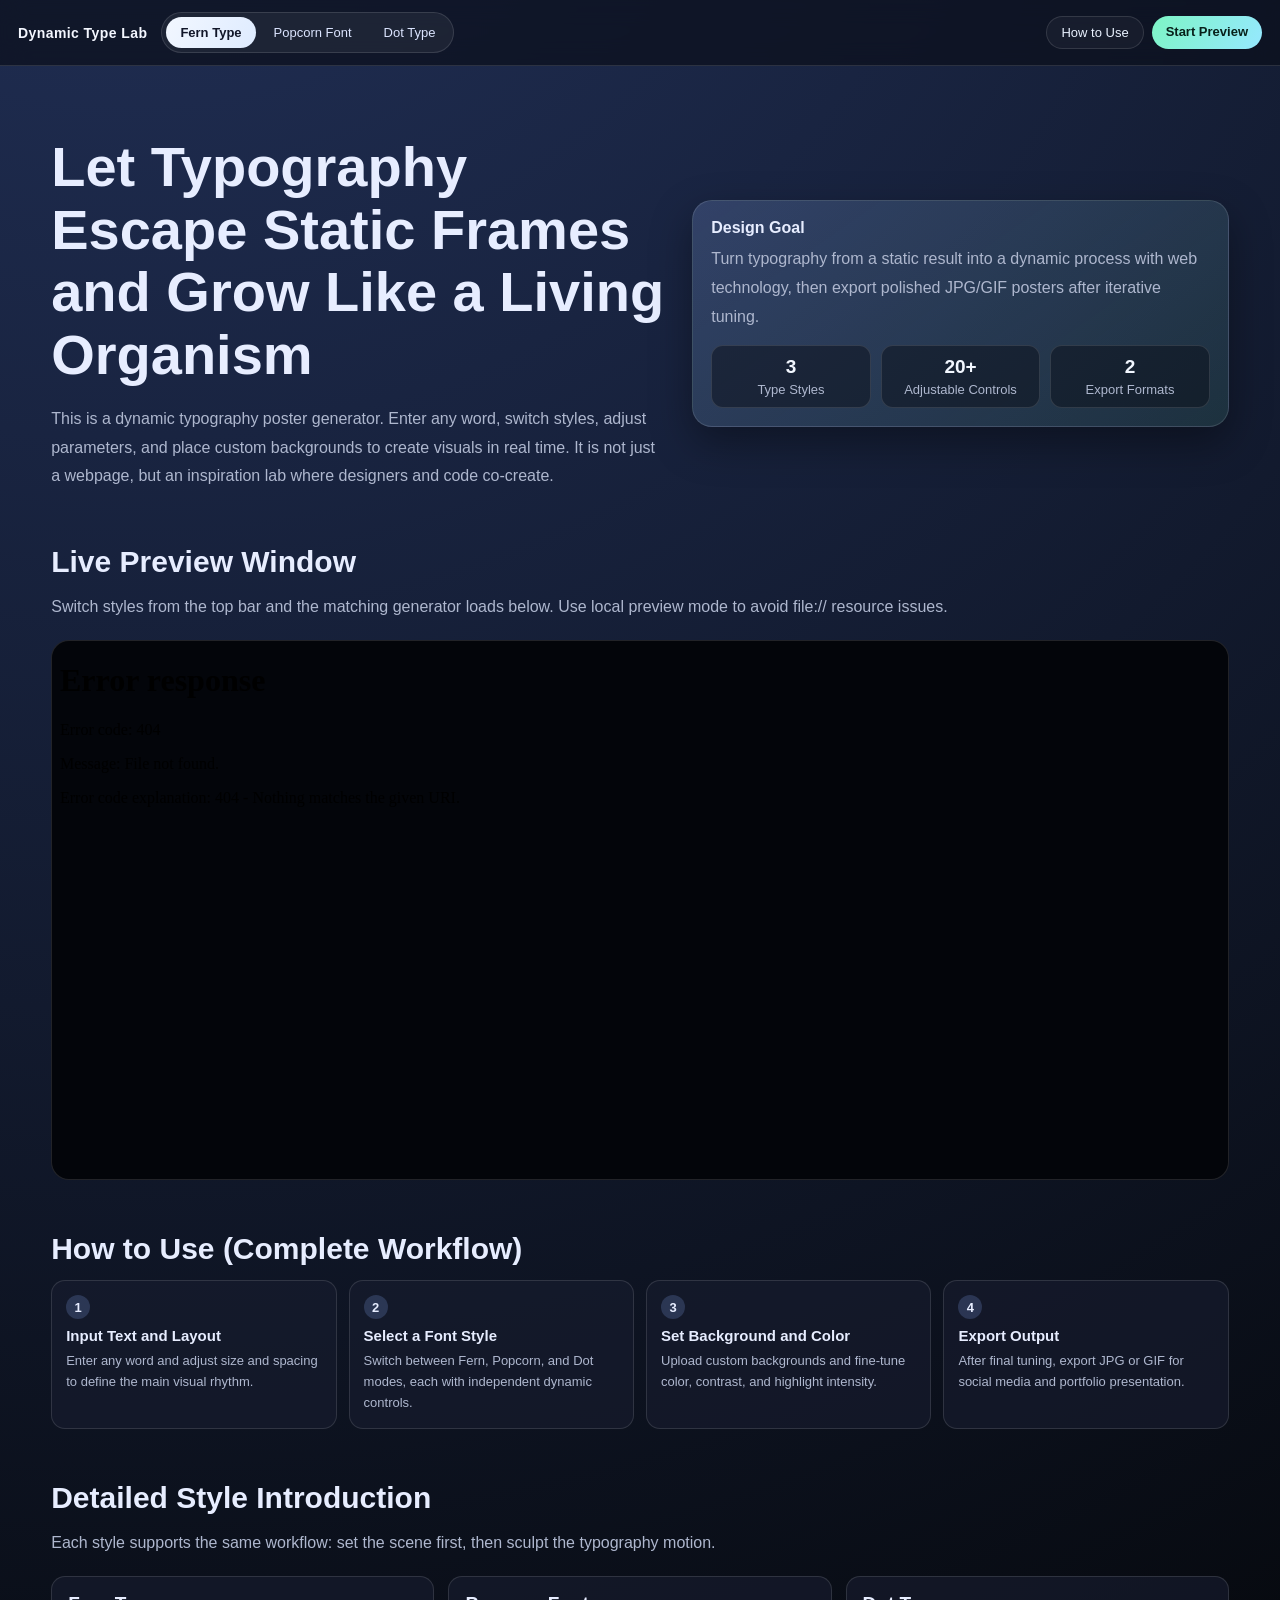
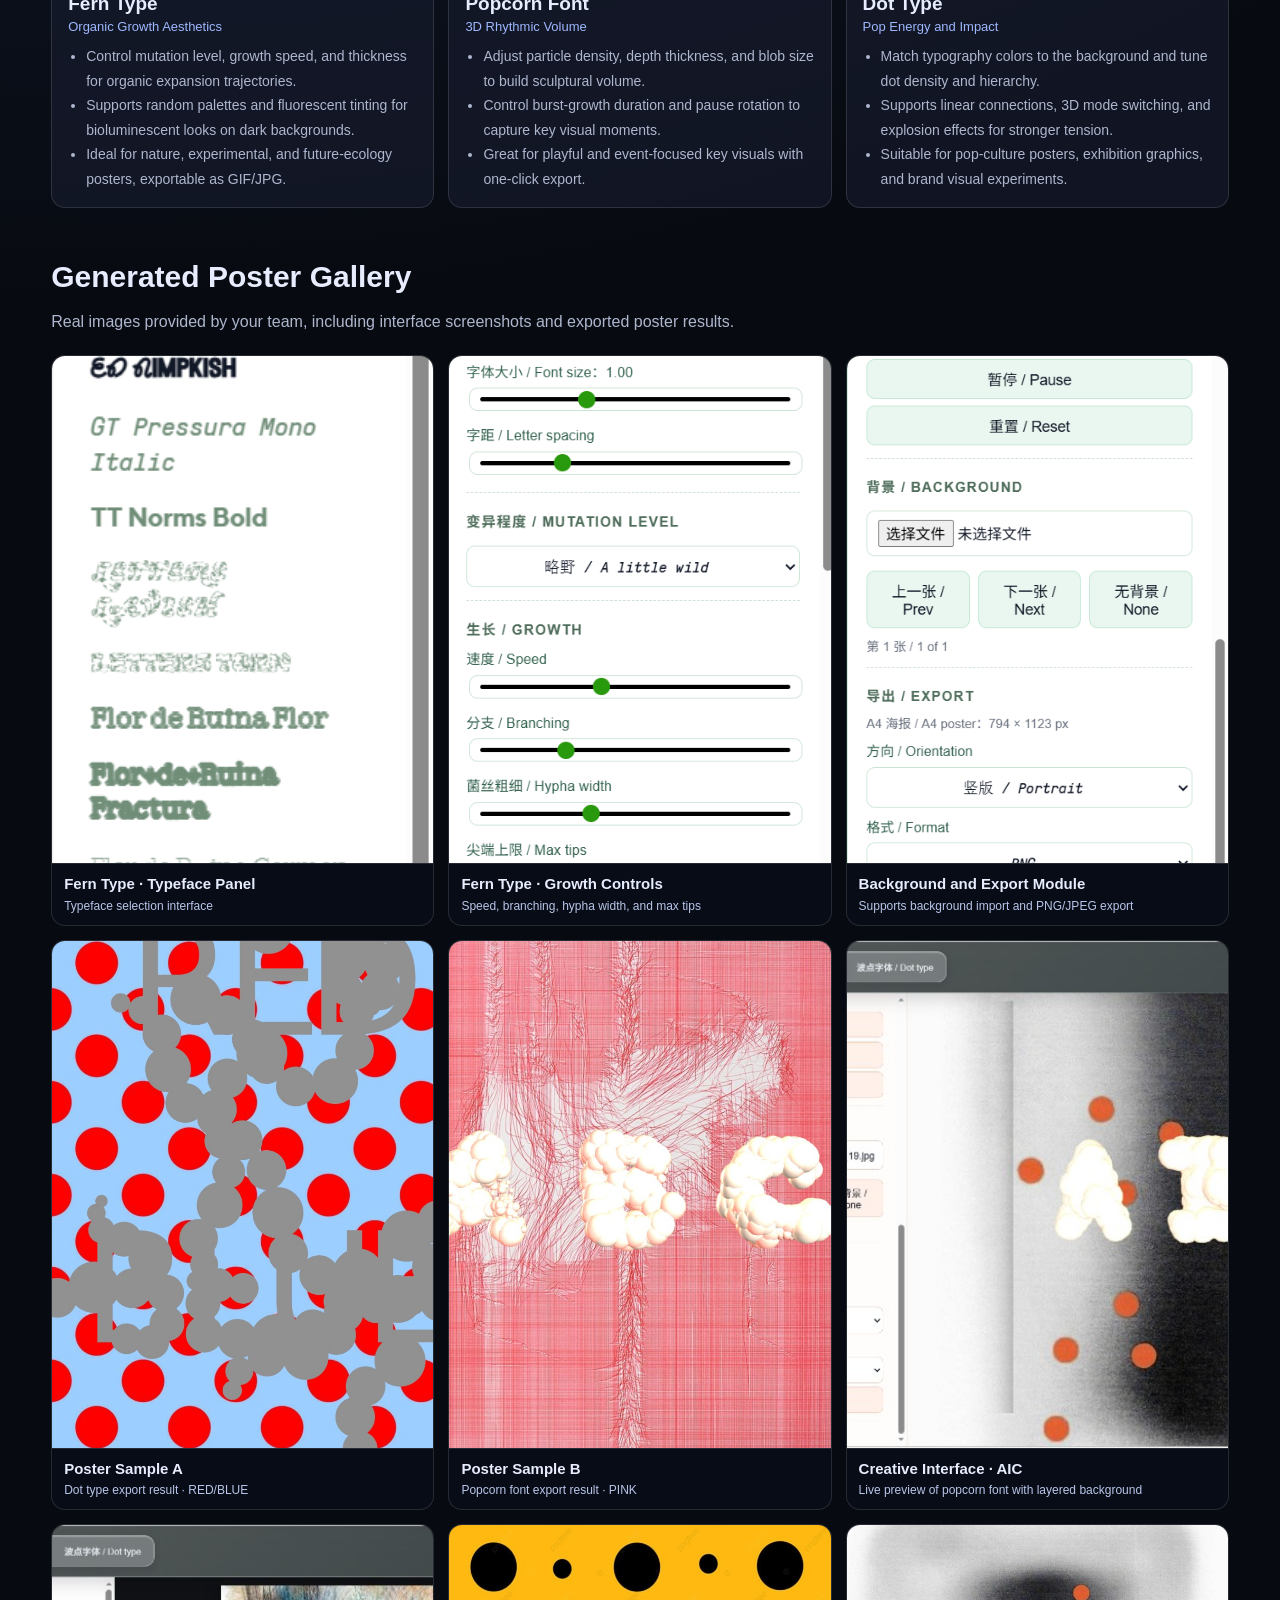
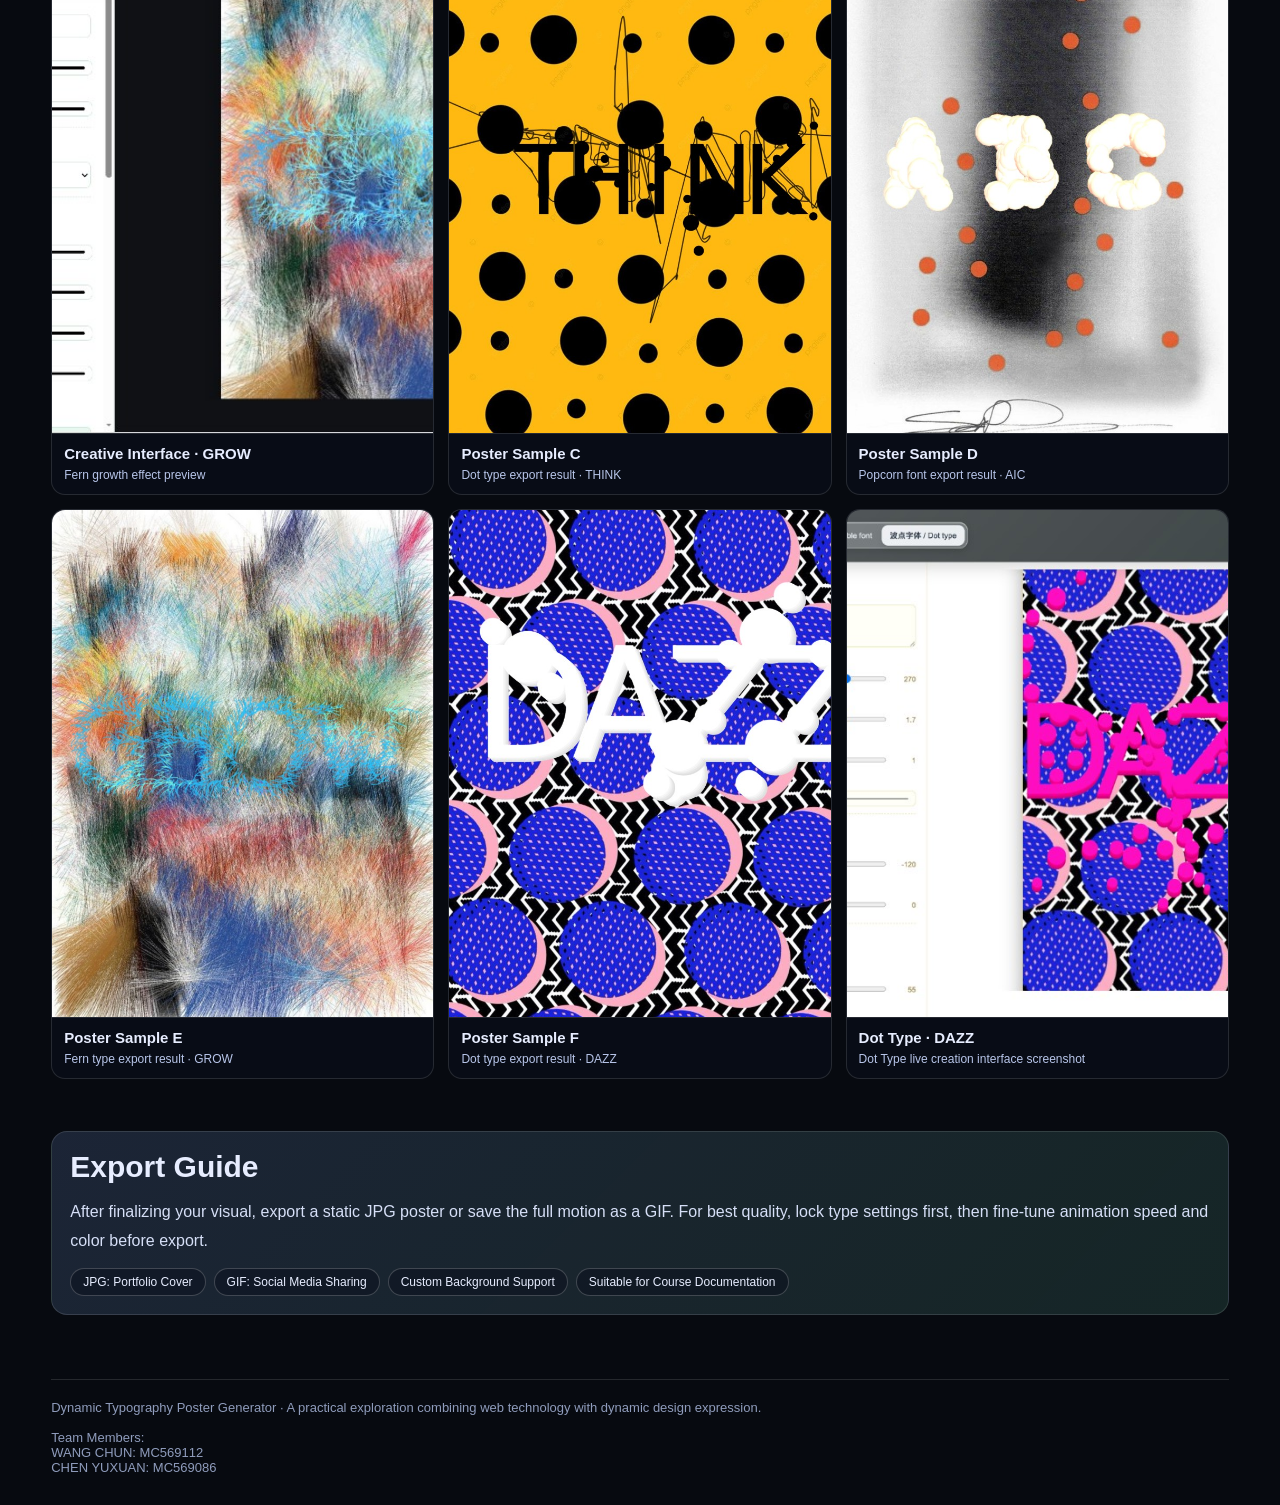
==== index.html @ 21d4ece9 "Add files via upload" ====
<!doctype html>
<html lang="en">
<head>
  <meta charset="UTF-8" />
  <meta name="viewport" content="width=device-width, initial-scale=1.0" />
  <title>Dynamic Typography Poster Generator · Full Preview</title>
  <style>
    :root {
      --bg: #070a10;
      --panel: #111625;
      --panel-soft: rgba(23, 29, 46, 0.65);
      --line: rgba(255, 255, 255, 0.12);
      --text: #e7edff;
      --sub: #aeb7ce;
      --brand: #7df5c5;
      --brand-2: #8eb0ff;
    }
    * { box-sizing: border-box; }
    html, body {
      margin: 0;
      background: radial-gradient(circle at 10% -10%, #24345f 0%, var(--bg) 45%);
      color: var(--text);
      font-family: "Segoe UI", "PingFang SC", "Microsoft YaHei", sans-serif;
      scroll-behavior: smooth;
    }
    a { color: inherit; }
    .file-proto-warn {
      display: none;
      margin: 0;
      padding: 10px 16px;
      font-size: 13px;
      line-height: 1.5;
      background: #fde68a;
      color: #3b2a00;
      border-bottom: 1px solid #f59e0b;
    }
    .topbar {
      position: sticky;
      top: 0;
      z-index: 20;
      display: flex;
      align-items: center;
      gap: 14px;
      padding: 12px 18px;
      background: rgba(12, 16, 28, 0.72);
      border-bottom: 1px solid var(--line);
      backdrop-filter: blur(12px);
    }
    .logo {
      font-size: 14px;
      font-weight: 700;
      letter-spacing: 0.03em;
      color: #f4f7ff;
    }
    .segment {
      display: inline-flex;
      gap: 4px;
      padding: 4px;
      border-radius: 999px;
      border: 1px solid var(--line);
      background: rgba(255, 255, 255, 0.06);
    }
    .segment button {
      border: 0;
      border-radius: 999px;
      padding: 8px 14px;
      color: #dce5ff;
      background: transparent;
      cursor: pointer;
      font-size: 13px;
      white-space: nowrap;
    }
    .segment button[aria-selected="true"] {
      color: #111629;
      background: linear-gradient(120deg, #f2f7ff, #deebff);
      font-weight: 600;
    }
    .top-actions {
      margin-left: auto;
      display: flex;
      gap: 8px;
    }
    .btn {
      border: 1px solid var(--line);
      border-radius: 999px;
      padding: 8px 14px;
      color: #eaf2ff;
      text-decoration: none;
      font-size: 13px;
      background: rgba(255, 255, 255, 0.04);
    }
    .btn.primary {
      background: linear-gradient(120deg, var(--brand), #96e8ff);
      color: #08201a;
      border: 0;
      font-weight: 700;
    }
    .wrap {
      width: min(1180px, 92vw);
      margin: 0 auto;
    }
    .hero {
      padding: 70px 0 38px;
      display: grid;
      grid-template-columns: 1.15fr 1fr;
      gap: 24px;
      align-items: center;
    }
    .hero h1 {
      margin: 0 0 18px;
      font-size: clamp(32px, 5vw, 56px);
      line-height: 1.12;
    }
    .hero p {
      margin: 0;
      color: var(--sub);
      line-height: 1.8;
      font-size: 16px;
    }
    .hero-card {
      border: 1px solid var(--line);
      border-radius: 20px;
      padding: 18px;
      background: linear-gradient(145deg, rgba(150, 184, 255, 0.2), rgba(124, 246, 196, 0.1));
      box-shadow: 0 16px 40px rgba(0, 0, 0, 0.36);
    }
    .hero-stat {
      display: grid;
      grid-template-columns: repeat(3, 1fr);
      gap: 10px;
      margin-top: 14px;
    }
    .hero-stat div {
      border-radius: 12px;
      background: rgba(11, 14, 24, 0.5);
      border: 1px solid var(--line);
      padding: 10px;
      text-align: center;
      font-size: 13px;
      color: var(--sub);
    }
    .hero-stat strong {
      display: block;
      color: #f2f7ff;
      font-size: 19px;
      margin-bottom: 4px;
    }
    section {
      padding: 16px 0 36px;
    }
    h2 {
      font-size: 30px;
      margin: 0 0 14px;
    }
    .subtitle {
      color: var(--sub);
      margin: 0 0 20px;
      line-height: 1.7;
    }
    .preview-panel {
      border: 1px solid var(--line);
      border-radius: 18px;
      overflow: hidden;
      background: #03050a;
      height: clamp(420px, 60vh, 680px);
      position: relative;
    }
    .preview-panel iframe {
      border: 0;
      width: 100%;
      height: 100%;
    }
    .methods {
      display: grid;
      grid-template-columns: repeat(4, 1fr);
      gap: 12px;
    }
    .method-item, .style-card, .poster {
      border: 1px solid var(--line);
      border-radius: 14px;
      background: var(--panel-soft);
    }
    .method-item {
      padding: 14px;
    }
    .method-item b {
      font-size: 13px;
      display: inline-flex;
      width: 24px;
      height: 24px;
      align-items: center;
      justify-content: center;
      border-radius: 50%;
      background: rgba(141, 176, 255, 0.2);
      margin-bottom: 8px;
    }
    .method-item h3 {
      margin: 0 0 7px;
      font-size: 15px;
    }
    .method-item p {
      margin: 0;
      color: var(--sub);
      font-size: 13px;
      line-height: 1.6;
    }
    .styles {
      display: grid;
      grid-template-columns: repeat(3, 1fr);
      gap: 14px;
    }
    .style-card {
      padding: 16px;
    }
    .style-card h3 {
      margin: 0;
      font-size: 19px;
    }
    .style-card .en {
      color: #9eb8ff;
      margin: 4px 0 10px;
      font-size: 13px;
    }
    .style-card ul {
      margin: 0;
      padding-left: 18px;
      color: var(--sub);
      line-height: 1.75;
      font-size: 14px;
    }
    .posters {
      display: grid;
      grid-template-columns: repeat(3, 1fr);
      gap: 14px;
    }
    .poster {
      overflow: hidden;
      display: flex;
      flex-direction: column;
      background: rgba(10, 14, 24, 0.75);
    }
    .poster img {
      width: 100%;
      aspect-ratio: 3 / 4;
      object-fit: cover;
      display: block;
      border-bottom: 1px solid var(--line);
    }
    .poster .label {
      padding: 10px 12px 12px;
    }
    .poster h4 {
      margin: 0 0 4px;
      font-size: 15px;
      line-height: 1.35;
    }
    .poster p {
      margin: 0;
      color: #b8c6ea;
      font-size: 12px;
    }
    .export-box {
      border: 1px solid var(--line);
      border-radius: 16px;
      padding: 18px;
      background: linear-gradient(135deg, rgba(141, 176, 255, 0.16), rgba(125, 245, 197, 0.12));
    }
    .export-box p {
      margin: 0 0 12px;
      line-height: 1.8;
      color: #d6dff7;
    }
    .chips {
      display: flex;
      flex-wrap: wrap;
      gap: 8px;
    }
    .chip {
      padding: 6px 12px;
      border-radius: 999px;
      font-size: 12px;
      border: 1px solid rgba(255, 255, 255, 0.2);
      background: rgba(11, 16, 30, 0.52);
    }
    footer {
      margin-top: 28px;
      border-top: 1px solid var(--line);
      padding: 20px 0 30px;
      color: #8f9cbc;
      font-size: 13px;
    }
    @media (max-width: 980px) {
      .hero { grid-template-columns: 1fr; padding-top: 42px; }
      .methods, .styles, .posters { grid-template-columns: 1fr 1fr; }
    }
    @media (max-width: 640px) {
      .topbar { flex-wrap: wrap; }
      .top-actions { margin-left: 0; }
      .methods, .styles, .posters { grid-template-columns: 1fr; }
      .hero-stat { grid-template-columns: 1fr; }
    }
  </style>
</head>
<body>
  <p id="fileProtoWarn" class="file-proto-warn" role="status">
    You are opening this page via file://. Please start the local preview script first, then visit <code>http://127.0.0.1:8891/</code>.
  </p>

  <header class="topbar">
    <div class="logo">Dynamic Type Lab</div>
    <div class="segment" role="tablist" aria-label="Style switch">
      <button type="button" id="tab-hypha01" role="tab" aria-selected="true" aria-controls="site-frame">Fern Type</button>
      <button type="button" id="tab-hypha3d" role="tab" aria-selected="false" aria-controls="site-frame">Popcorn Font</button>
      <button type="button" id="tab-sketch" role="tab" aria-selected="false" aria-controls="site-frame">Dot Type</button>
    </div>
    <div class="top-actions">
      <a class="btn" href="#guide">How to Use</a>
      <a class="btn primary" href="#live">Start Preview</a>
    </div>
  </header>

  <main class="wrap">
    <section class="hero">
      <div>
        <h1>Let Typography Escape Static Frames<br />and Grow Like a Living Organism</h1>
        <p>
          This is a dynamic typography poster generator. Enter any word, switch styles, adjust parameters, and place custom backgrounds to create visuals in real time. It is not just a webpage, but an inspiration lab where designers and code co-create.
        </p>
      </div>
      <div class="hero-card">
        <strong>Design Goal</strong>
        <p class="subtitle" style="margin:8px 0 0;">
          Turn typography from a static result into a dynamic process with web technology, then export polished JPG/GIF posters after iterative tuning.
        </p>
        <div class="hero-stat">
          <div><strong>3</strong>Type Styles</div>
          <div><strong>20+</strong>Adjustable Controls</div>
          <div><strong>2</strong>Export Formats</div>
        </div>
      </div>
    </section>

    <section id="live">
      <h2>Live Preview Window</h2>
      <p class="subtitle">Switch styles from the top bar and the matching generator loads below. Use local preview mode to avoid file:// resource issues.</p>
      <div class="preview-panel">
        <iframe id="site-frame" title="Live dynamic typography preview"></iframe>
      </div>
    </section>

    <section id="guide">
      <h2>How to Use (Complete Workflow)</h2>
      <div class="methods">
        <article class="method-item">
          <b>1</b>
          <h3>Input Text and Layout</h3>
          <p>Enter any word and adjust size and spacing to define the main visual rhythm.</p>
        </article>
        <article class="method-item">
          <b>2</b>
          <h3>Select a Font Style</h3>
          <p>Switch between Fern, Popcorn, and Dot modes, each with independent dynamic controls.</p>
        </article>
        <article class="method-item">
          <b>3</b>
          <h3>Set Background and Color</h3>
          <p>Upload custom backgrounds and fine-tune color, contrast, and highlight intensity.</p>
        </article>
        <article class="method-item">
          <b>4</b>
          <h3>Export Output</h3>
          <p>After final tuning, export JPG or GIF for social media and portfolio presentation.</p>
        </article>
      </div>
    </section>

    <section>
      <h2>Detailed Style Introduction</h2>
      <p class="subtitle">Each style supports the same workflow: set the scene first, then sculpt the typography motion.</p>
      <div class="styles">
        <article class="style-card">
          <h3>Fern Type</h3>
          <p class="en">Organic Growth Aesthetics</p>
          <ul>
            <li>Control mutation level, growth speed, and thickness for organic expansion trajectories.</li>
            <li>Supports random palettes and fluorescent tinting for bioluminescent looks on dark backgrounds.</li>
            <li>Ideal for nature, experimental, and future-ecology posters, exportable as GIF/JPG.</li>
          </ul>
        </article>
        <article class="style-card">
          <h3>Popcorn Font</h3>
          <p class="en">3D Rhythmic Volume</p>
          <ul>
            <li>Adjust particle density, depth thickness, and blob size to build sculptural volume.</li>
            <li>Control burst-growth duration and pause rotation to capture key visual moments.</li>
            <li>Great for playful and event-focused key visuals with one-click export.</li>
          </ul>
        </article>
        <article class="style-card">
          <h3>Dot Type</h3>
          <p class="en">Pop Energy and Impact</p>
          <ul>
            <li>Match typography colors to the background and tune dot density and hierarchy.</li>
            <li>Supports linear connections, 3D mode switching, and explosion effects for stronger tension.</li>
            <li>Suitable for pop-culture posters, exhibition graphics, and brand visual experiments.</li>
          </ul>
        </article>
      </div>
    </section>

    <section>
      <h2>Generated Poster Gallery</h2>
      <p class="subtitle">Real images provided by your team, including interface screenshots and exported poster results.</p>
      <div class="posters">
        <article class="poster">
          <img src="assets/gallery/c__Users____AppData_Roaming_Cursor_User_workspaceStorage_283b3e4316146873b7c0c40d1c9e3ef6_images_588ccd5e0c032b459ac14dc6edbb5e39-4e5323fc-a02a-4df3-b46a-c95545437c27.png" alt="Fern type interface screenshot 1" loading="lazy" />
          <div class="label">
            <h4>Fern Type · Typeface Panel</h4>
            <p>Typeface selection interface</p>
          </div>
        </article>
        <article class="poster">
          <img src="assets/gallery/c__Users____AppData_Roaming_Cursor_User_workspaceStorage_283b3e4316146873b7c0c40d1c9e3ef6_images_81e70996817e2d2b37be144c7d0ee6eb-46a0be03-b493-4d83-82ad-4597601041f9.png" alt="Fern type parameter screenshot" loading="lazy" />
          <div class="label">
            <h4>Fern Type · Growth Controls</h4>
            <p>Speed, branching, hypha width, and max tips</p>
          </div>
        </article>
        <article class="poster">
          <img src="assets/gallery/c__Users____AppData_Roaming_Cursor_User_workspaceStorage_283b3e4316146873b7c0c40d1c9e3ef6_images_366f7f73c98ddcbb5b693c4367a1a8e5-1530a7f0-4c83-4836-8903-17f40b631798.png" alt="Background and export settings screenshot" loading="lazy" />
          <div class="label">
            <h4>Background and Export Module</h4>
            <p>Supports background import and PNG/JPEG export</p>
          </div>
        </article>
        <article class="poster">
          <img src="assets/gallery/c__Users____AppData_Roaming_Cursor_User_workspaceStorage_283b3e4316146873b7c0c40d1c9e3ef6_images_0523c8fbcb21704c252a7f1fb19b2009-9d7dbf4b-1cd4-4d88-b047-c0663200fab7.png" alt="Poster sample red dots on blue" loading="lazy" />
          <div class="label">
            <h4>Poster Sample A</h4>
            <p>Dot type export result · RED/BLUE</p>
          </div>
        </article>
        <article class="poster">
          <img src="assets/gallery/c__Users____AppData_Roaming_Cursor_User_workspaceStorage_283b3e4316146873b7c0c40d1c9e3ef6_images_a3b7bb2f9c4197abf1fd774eaa258813-d1e3f15f-a01d-491a-9dff-8e238dc6bdd2.png" alt="Poster sample pink background" loading="lazy" />
          <div class="label">
            <h4>Poster Sample B</h4>
            <p>Popcorn font export result · PINK</p>
          </div>
        </article>
        <article class="poster">
          <img src="assets/gallery/c__Users____AppData_Roaming_Cursor_User_workspaceStorage_283b3e4316146873b7c0c40d1c9e3ef6_images_960da7db6dca6208fa6f06c321835718-9e2b8a43-92d3-4315-8ed4-c60349e81864.png" alt="Creative interface screenshot AIC example" loading="lazy" />
          <div class="label">
            <h4>Creative Interface · AIC</h4>
            <p>Live preview of popcorn font with layered background</p>
          </div>
        </article>
        <article class="poster">
          <img src="assets/gallery/c__Users____AppData_Roaming_Cursor_User_workspaceStorage_283b3e4316146873b7c0c40d1c9e3ef6_images_a8a594d9744db8a4dc3c66404a322191-5fb255f5-55f0-4144-afe2-0068dd8bb87f.png" alt="Creative interface screenshot GROW example" loading="lazy" />
          <div class="label">
            <h4>Creative Interface · GROW</h4>
            <p>Fern growth effect preview</p>
          </div>
        </article>
        <article class="poster">
          <img src="assets/gallery/c__Users____AppData_Roaming_Cursor_User_workspaceStorage_283b3e4316146873b7c0c40d1c9e3ef6_images_8f7b266f37e2ae2b406540b25ccbb711-6c7daae2-5886-412d-9455-14fbab361abe.png" alt="Poster sample yellow background black dots" loading="lazy" />
          <div class="label">
            <h4>Poster Sample C</h4>
            <p>Dot type export result · THINK</p>
          </div>
        </article>
        <article class="poster">
          <img src="assets/gallery/c__Users____AppData_Roaming_Cursor_User_workspaceStorage_283b3e4316146873b7c0c40d1c9e3ef6_images_74ca0c047b29ad5ffeb4c5c0bcfdb66d-66dba9b5-579b-4f4b-ba26-a7b05d8e419e.png" alt="Poster sample AIC grayscale background" loading="lazy" />
          <div class="label">
            <h4>Poster Sample D</h4>
            <p>Popcorn font export result · AIC</p>
          </div>
        </article>
        <article class="poster">
          <img src="assets/gallery/c__Users____AppData_Roaming_Cursor_User_workspaceStorage_283b3e4316146873b7c0c40d1c9e3ef6_images_be12fd8d308293a68924dfcfef86d3f5-4a6d3846-e227-4245-8489-78540e20b130.png" alt="Poster sample GROW colorful texture" loading="lazy" />
          <div class="label">
            <h4>Poster Sample E</h4>
            <p>Fern type export result · GROW</p>
          </div>
        </article>
        <article class="poster">
          <img src="assets/gallery/c__Users____AppData_Roaming_Cursor_User_workspaceStorage_283b3e4316146873b7c0c40d1c9e3ef6_images_a9dc67df0c2f2aa646c1614c33de609e-b7113aec-a3f3-4e6a-8c4e-e67a89eeaba2.png" alt="Poster sample DAZZ" loading="lazy" />
          <div class="label">
            <h4>Poster Sample F</h4>
            <p>Dot type export result · DAZZ</p>
          </div>
        </article>
        <article class="poster">
          <img src="assets/gallery/c__Users____AppData_Roaming_Cursor_User_workspaceStorage_283b3e4316146873b7c0c40d1c9e3ef6_images_e082e222bf583a26878e6c1fc2e5ba01-9fa2fad8-1063-4f1f-b30d-c5f886d781df.png" alt="Dot type creation interface DAZZ" loading="lazy" />
          <div class="label">
            <h4>Dot Type · DAZZ</h4>
            <p>Dot Type live creation interface screenshot</p>
          </div>
        </article>
      </div>
    </section>

    <section>
      <div class="export-box">
        <h2 style="margin-top:0;">Export Guide</h2>
        <p>
          After finalizing your visual, export a static JPG poster or save the full motion as a GIF. For best quality, lock type settings first, then fine-tune animation speed and color before export.
        </p>
        <div class="chips">
          <span class="chip">JPG: Portfolio Cover</span>
          <span class="chip">GIF: Social Media Sharing</span>
          <span class="chip">Custom Background Support</span>
          <span class="chip">Suitable for Course Documentation</span>
        </div>
      </div>
    </section>

    <footer>
      Dynamic Typography Poster Generator · A practical exploration combining web technology with dynamic design expression.
      <br /><br />
      Team Members:
      <br />WANG CHUN: MC569112
      <br />CHEN YUXUAN: MC569086
    </footer>
  </main>

  <script>
    (function () {
      var paths = {
        hypha01: "font-site-versions/hypha-01-new/index.html?v=20260401-hotfix2",
        hypha3d: "font-site-versions/hypha-03-3d/index.html?v=20260401-hotfix",
        sketch: "font-site-versions/sketch-fonts-bundle/sketchFonts-main/index.html?v=20260401-semilla"
      };
      var keys = ["hypha01", "hypha3d", "sketch"];
      var iframe = document.getElementById("site-frame");
      var tabs = {
        hypha01: document.getElementById("tab-hypha01"),
        hypha3d: document.getElementById("tab-hypha3d"),
        sketch: document.getElementById("tab-sketch")
      };

      function keyFromHash() {
        var h = (location.hash || "").replace(/^#/, "");
        if (keys.indexOf(h) !== -1) return h;
        return "hypha01";
      }

      function setActive(key, updateHash) {
        if (updateHash !== false && history.replaceState) {
          history.replaceState(null, "", "#" + key);
        }
        keys.forEach(function (k) {
          tabs[k].setAttribute("aria-selected", k === key ? "true" : "false");
        });
        iframe.src = paths[key];
      }

      tabs.hypha01.addEventListener("click", function () { setActive("hypha01"); });
      tabs.hypha3d.addEventListener("click", function () { setActive("hypha3d"); });
      tabs.sketch.addEventListener("click", function () { setActive("sketch"); });
      window.addEventListener("hashchange", function () { setActive(keyFromHash(), false); });
      setActive(keyFromHash(), false);

      if (location.protocol === "file:") {
        var warn = document.getElementById("fileProtoWarn");
        if (warn) warn.style.display = "block";
      }
    })();
  </script>
</body>
</html>
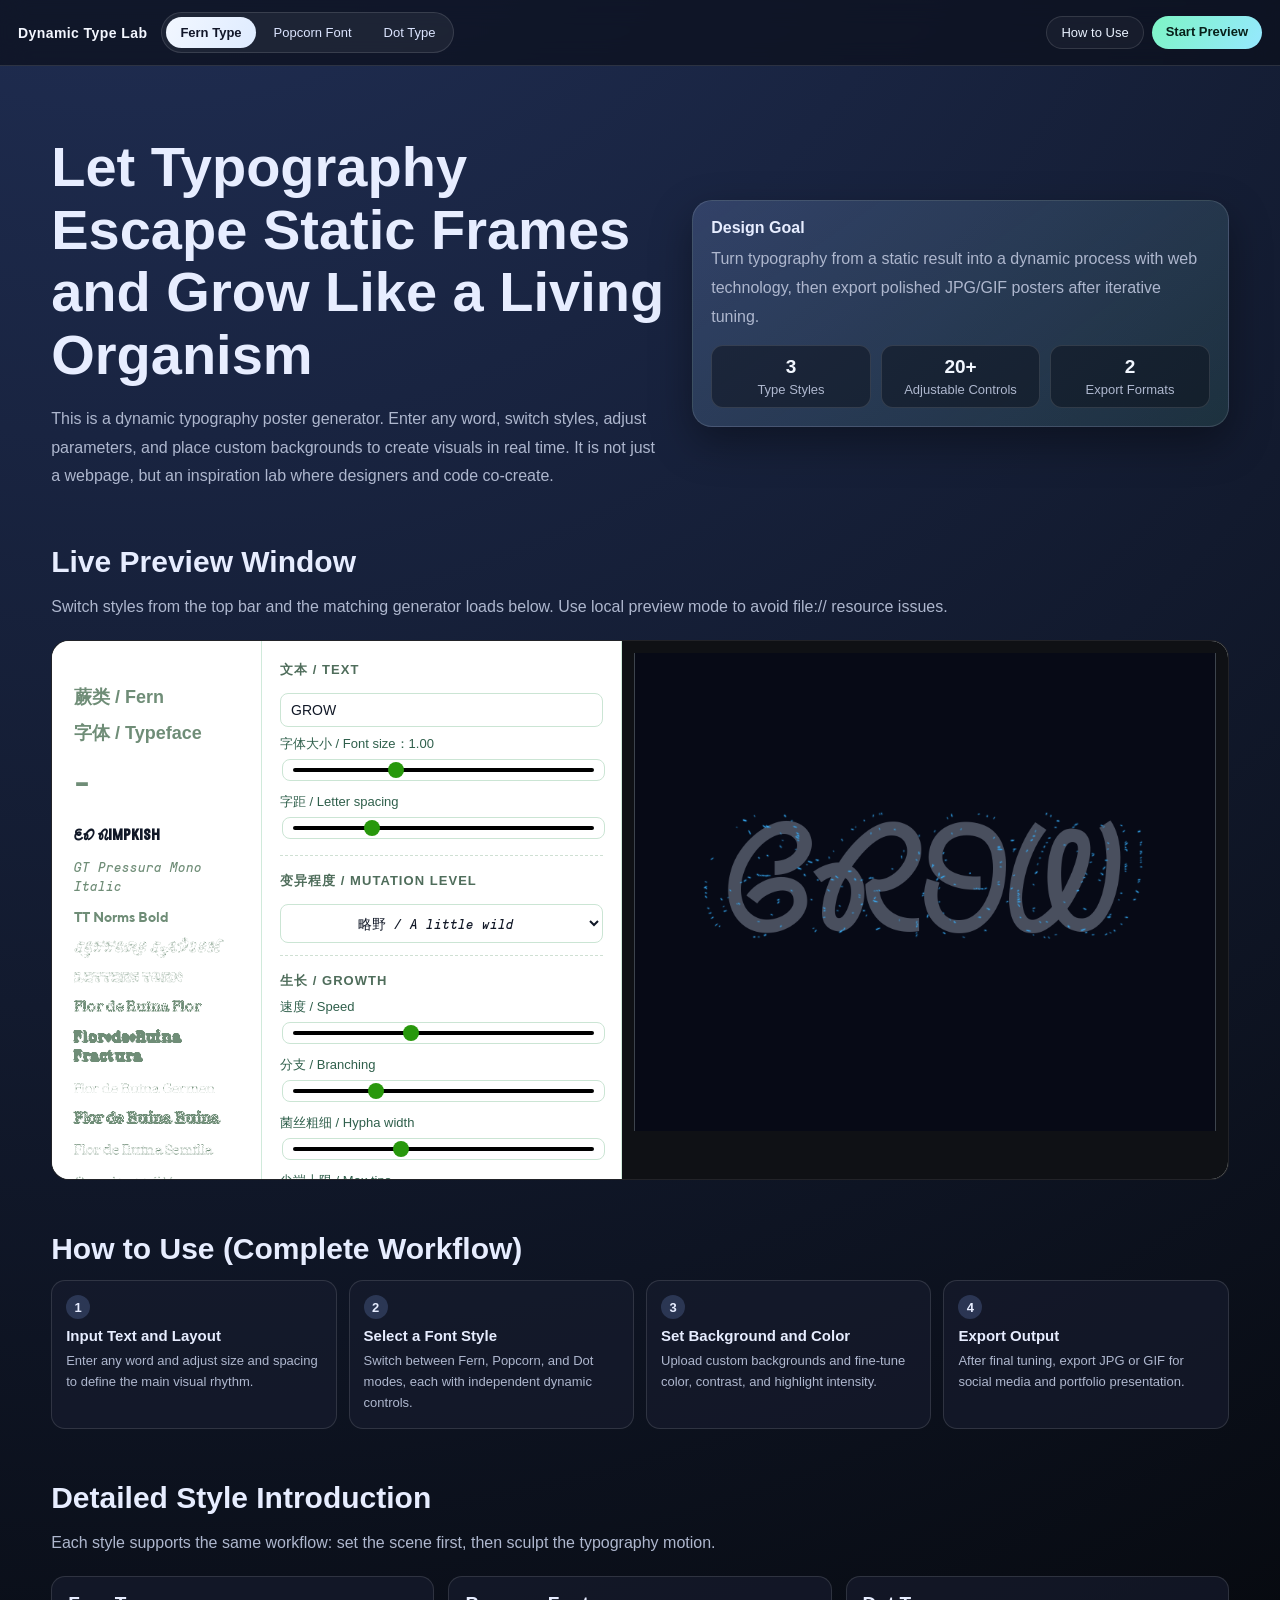
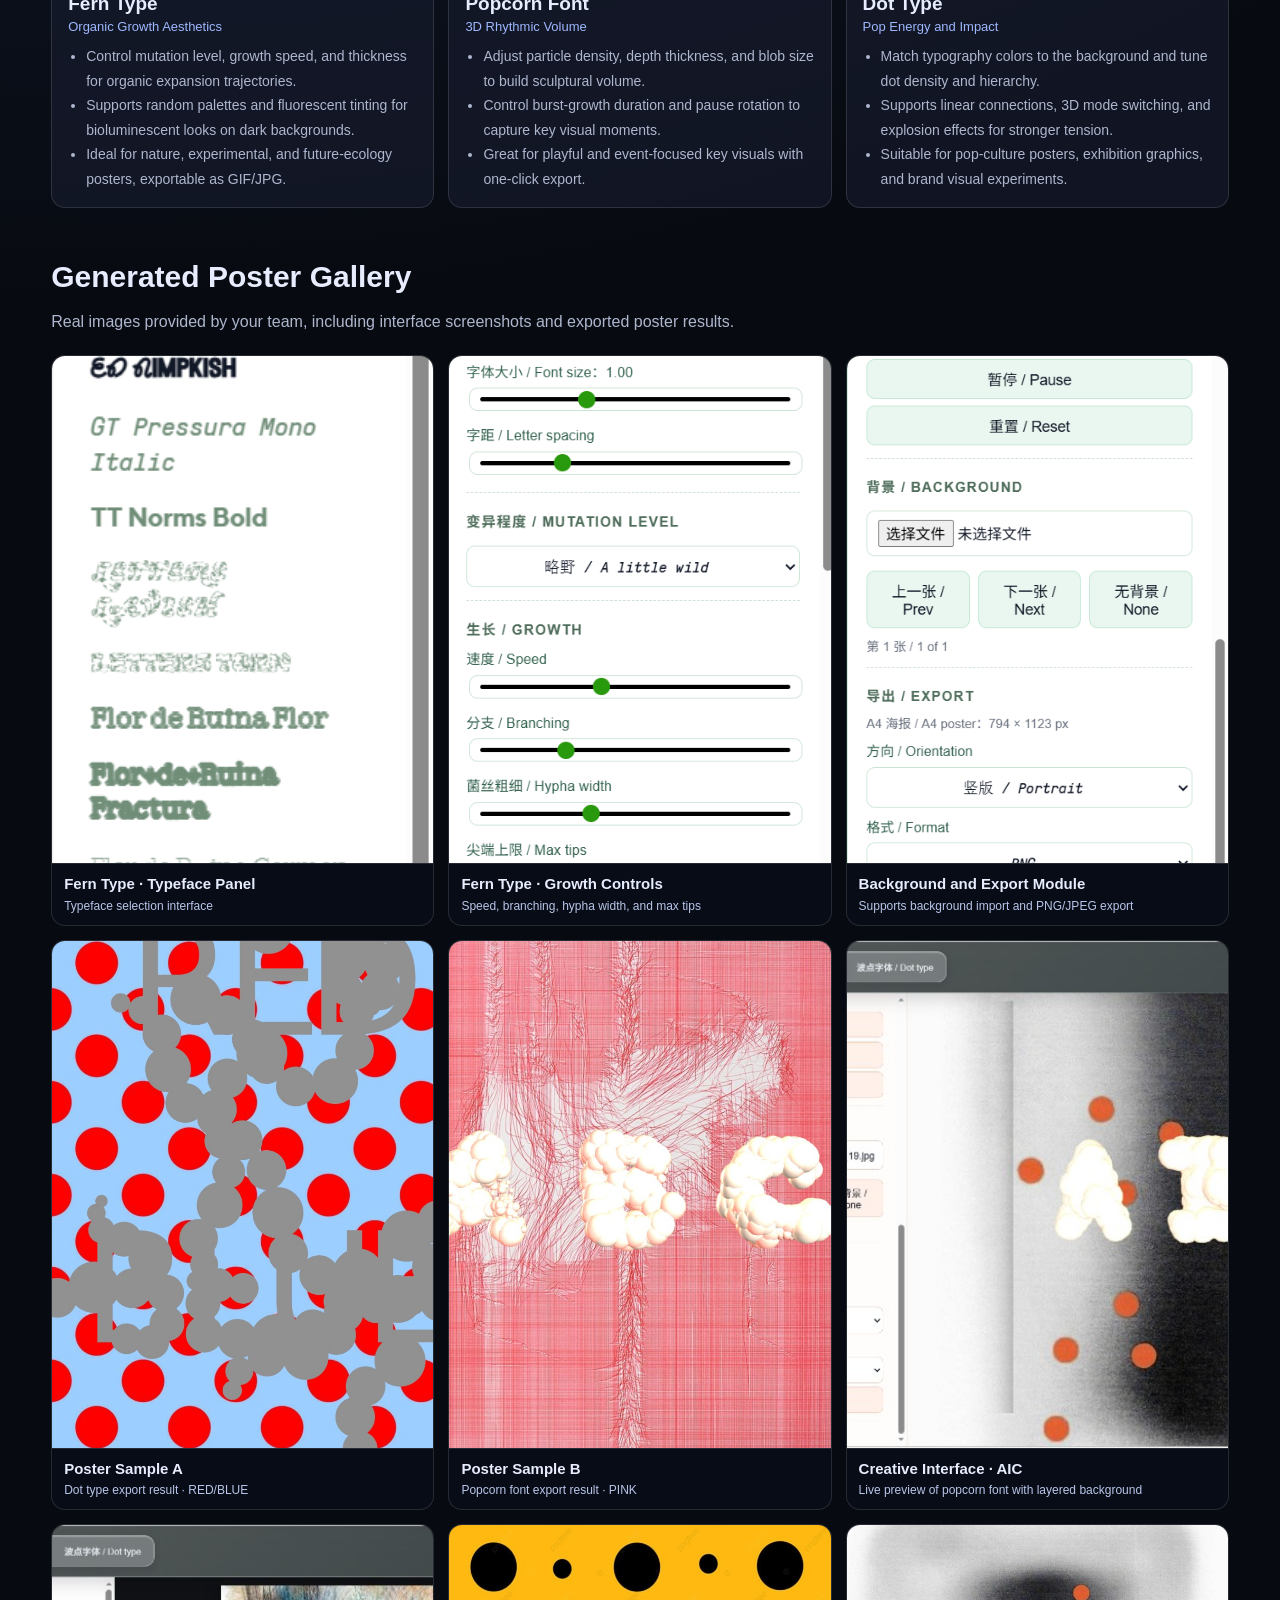
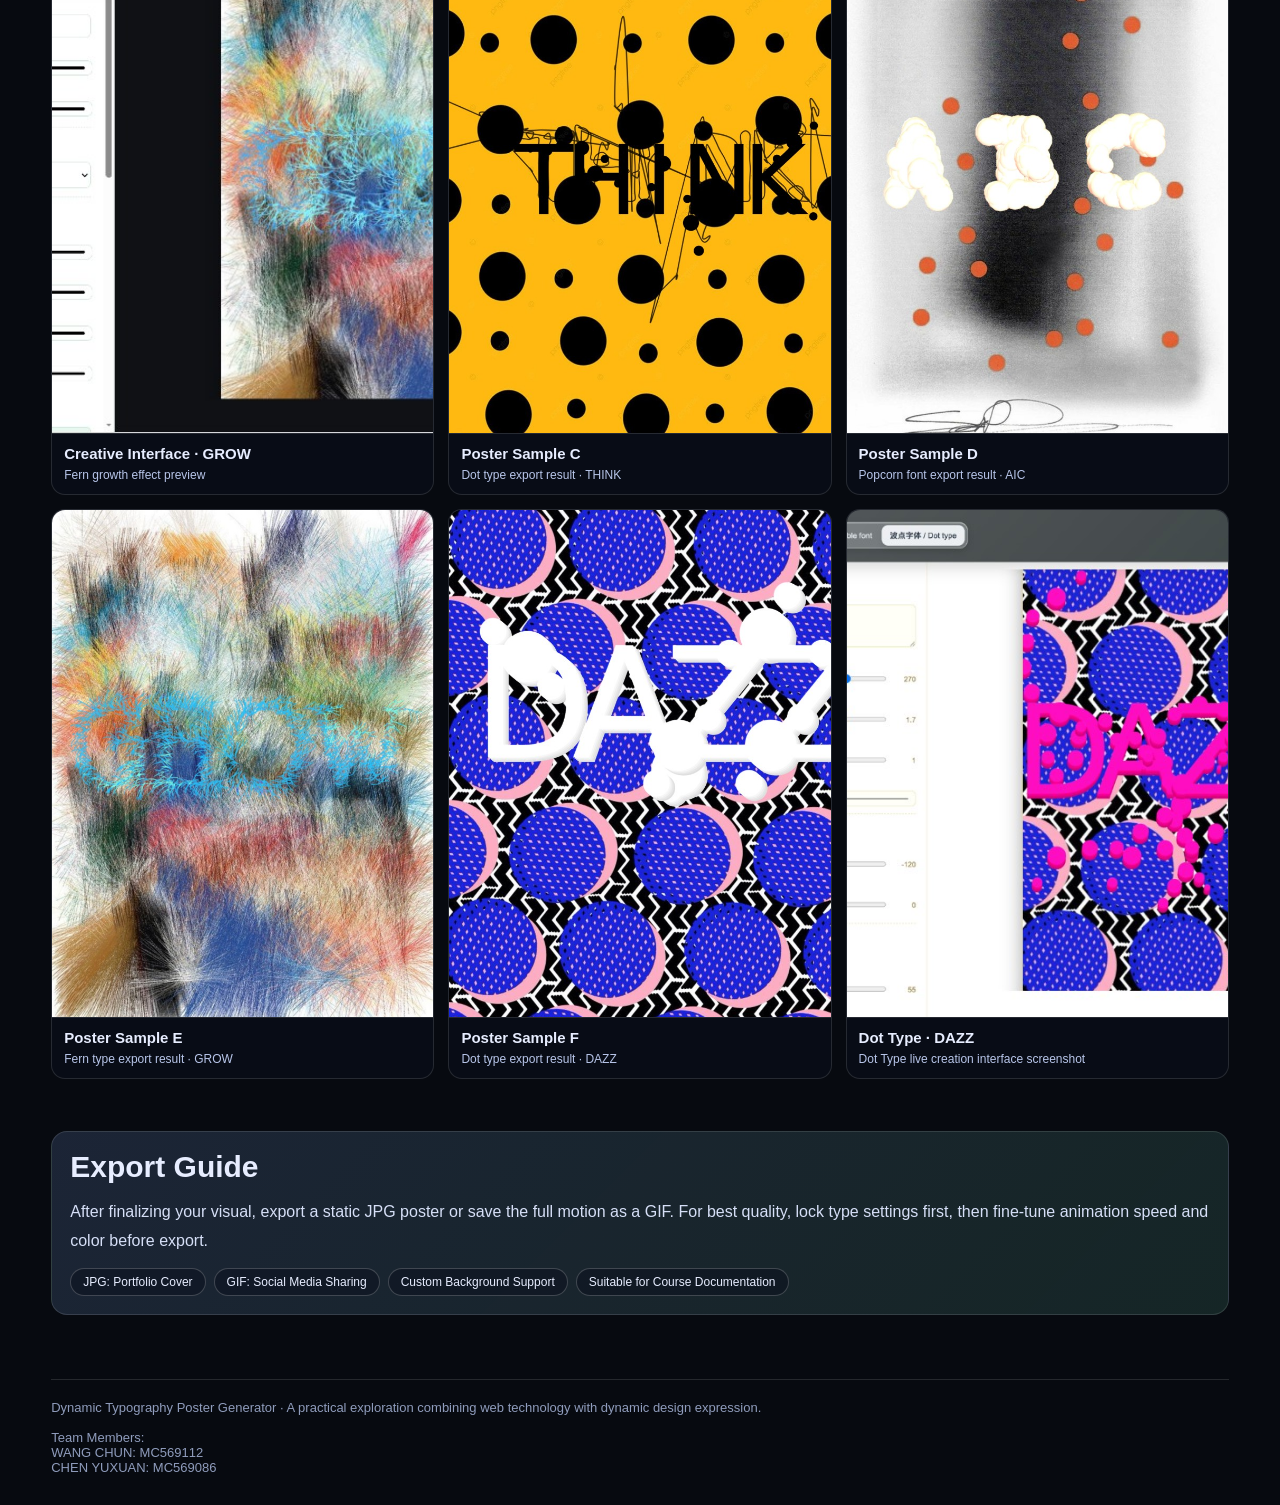
==== commit 8cad5664: "Fix live preview iframe paths" ====
--- a/index.html
+++ b/index.html
@@ -526,9 +526,9 @@
   <script>
     (function () {
       var paths = {
-        hypha01: "font-site-versions/hypha-01-new/index.html?v=20260401-hotfix2",
-        hypha3d: "font-site-versions/hypha-03-3d/index.html?v=20260401-hotfix",
-        sketch: "font-site-versions/sketch-fonts-bundle/sketchFonts-main/index.html?v=20260401-semilla"
+        hypha01: "hypha-01-new/index.html?v=20260401-hotfix3",
+        hypha3d: "hypha-03-3d/index.html?v=20260401-hotfix3",
+        sketch: "sketch-fonts-bundle/sketchFonts-main/index.html?v=20260401-hotfix3"
       };
       var keys = ["hypha01", "hypha3d", "sketch"];
       var iframe = document.getElementById("site-frame");
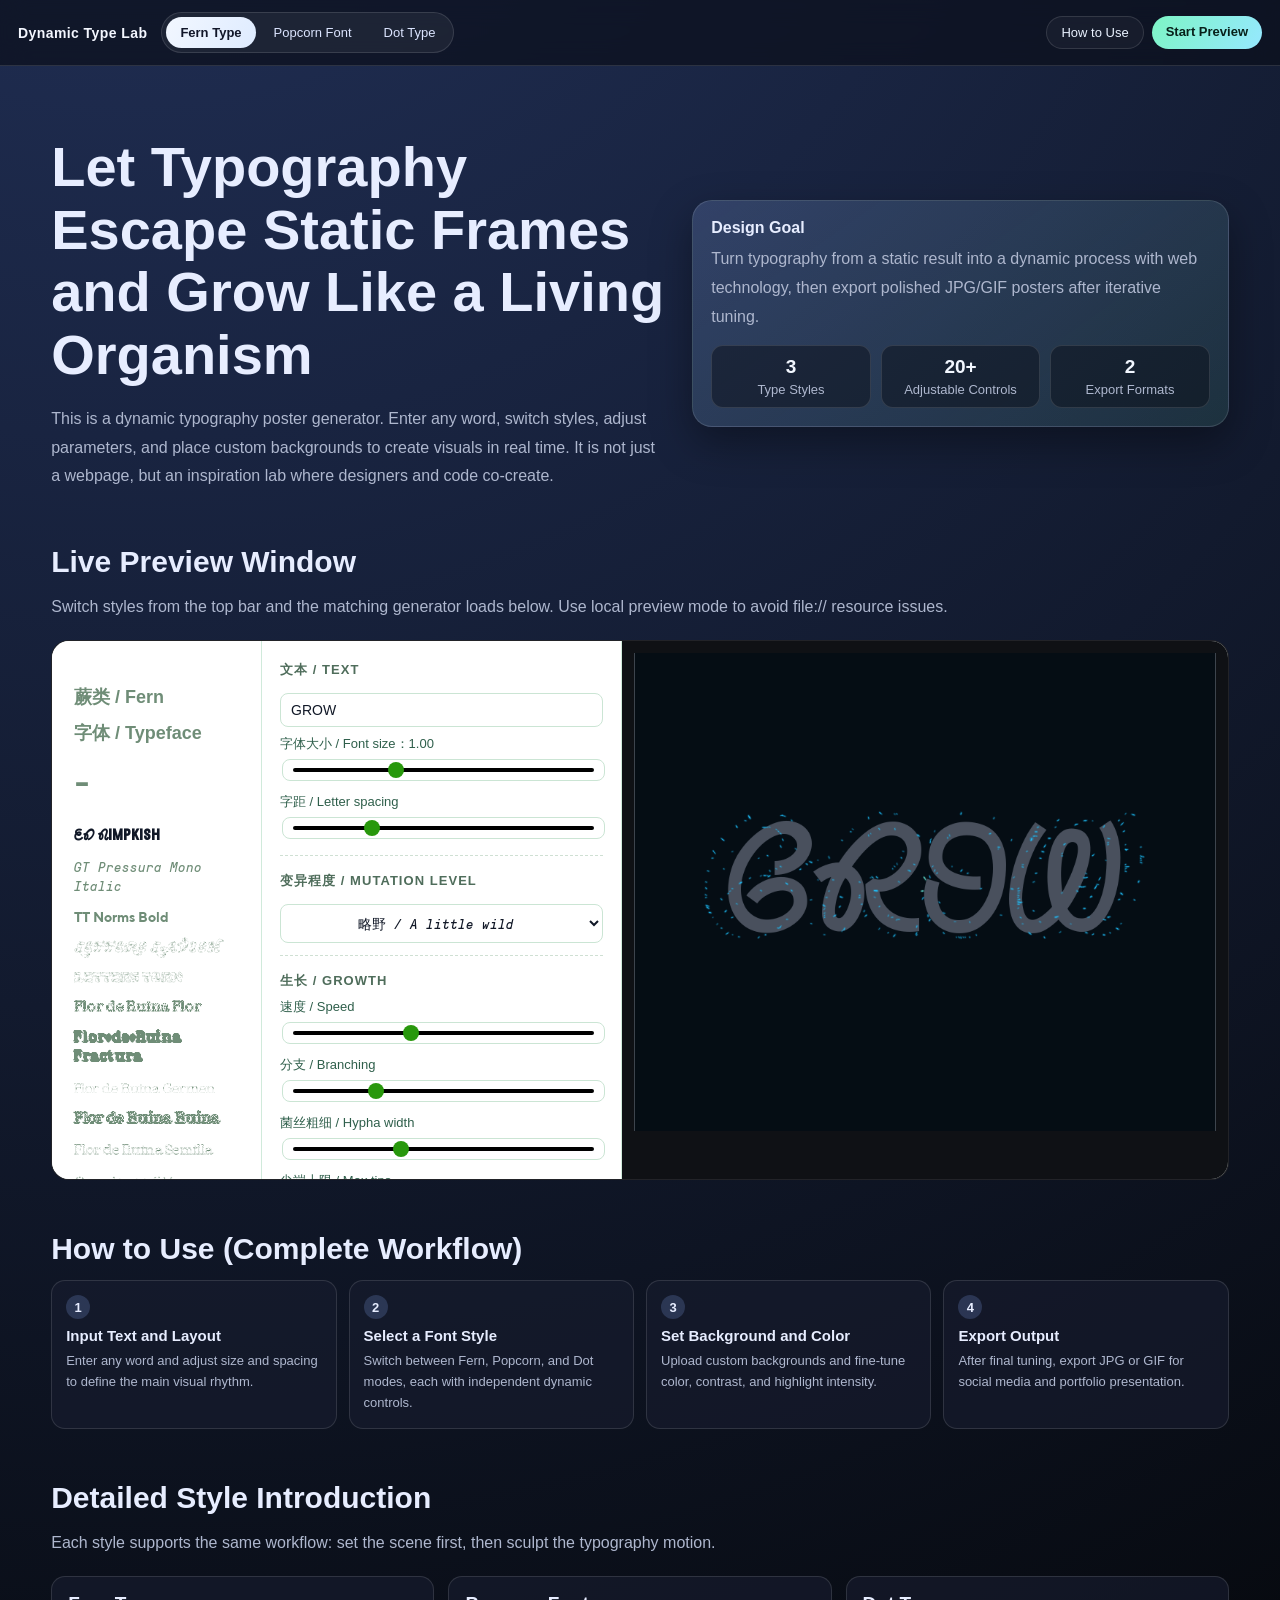
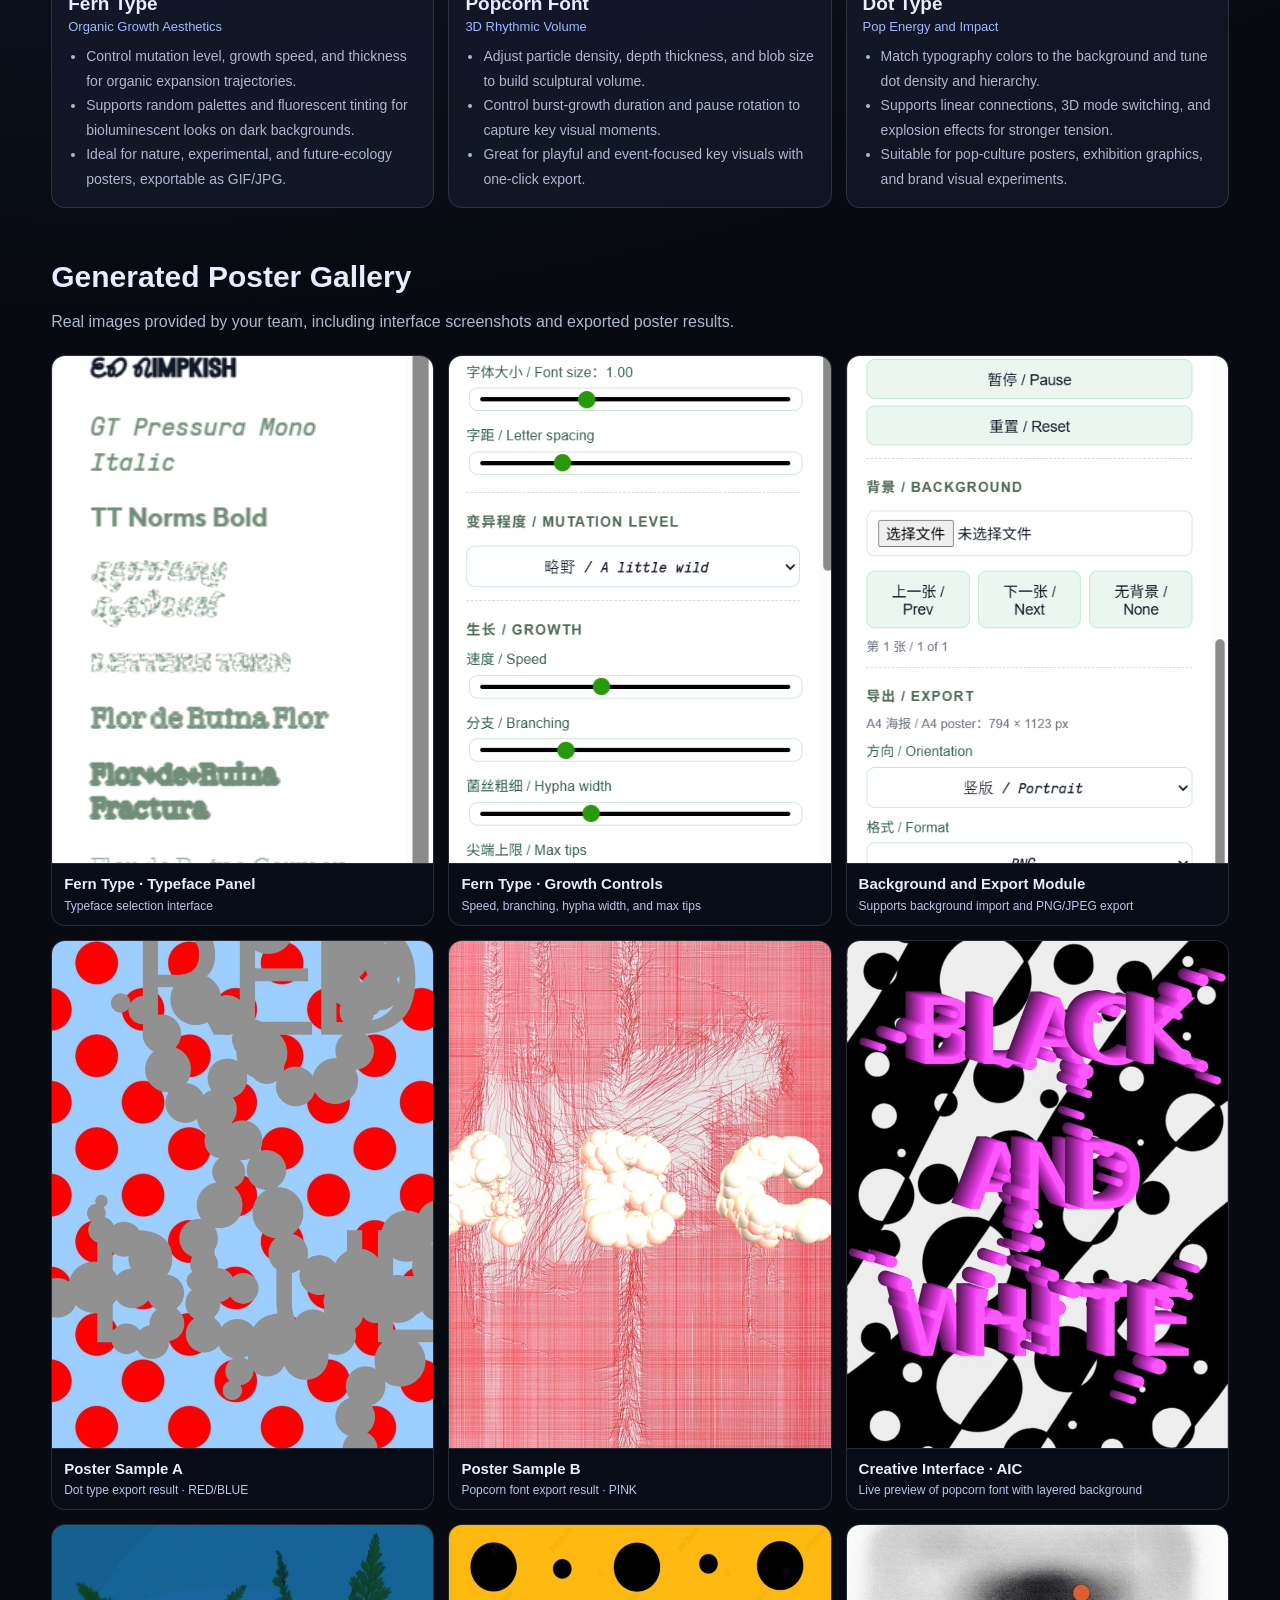
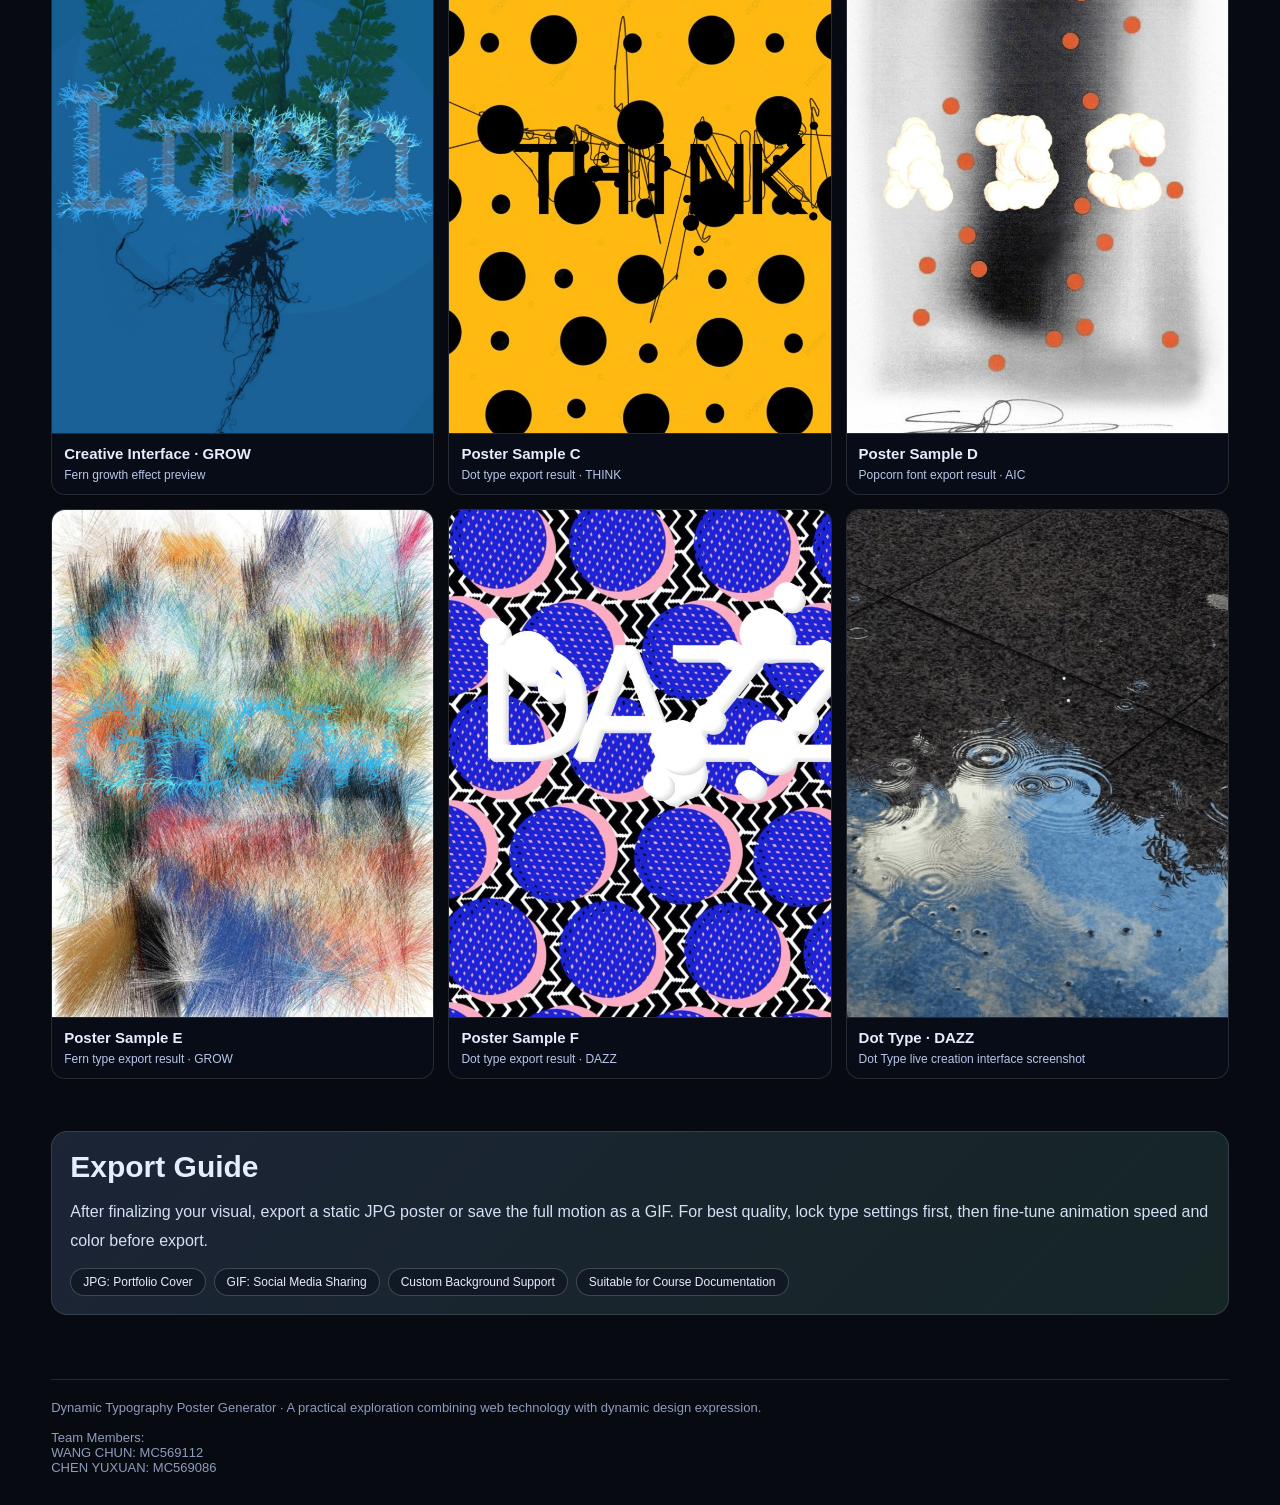
==== commit 996f6c13: "Update index.html for gallery replacement" ====
--- a/index.html
+++ b/index.html
@@ -448,14 +448,14 @@
           </div>
         </article>
         <article class="poster">
-          <img src="assets/gallery/c__Users____AppData_Roaming_Cursor_User_workspaceStorage_283b3e4316146873b7c0c40d1c9e3ef6_images_960da7db6dca6208fa6f06c321835718-9e2b8a43-92d3-4315-8ed4-c60349e81864.png" alt="Creative interface screenshot AIC example" loading="lazy" />
+          <img src="assets/gallery/gallery-new-aic.png?v=20260401-1" alt="Creative interface screenshot AIC example" loading="lazy" />
           <div class="label">
             <h4>Creative Interface · AIC</h4>
             <p>Live preview of popcorn font with layered background</p>
           </div>
         </article>
         <article class="poster">
-          <img src="assets/gallery/c__Users____AppData_Roaming_Cursor_User_workspaceStorage_283b3e4316146873b7c0c40d1c9e3ef6_images_a8a594d9744db8a4dc3c66404a322191-5fb255f5-55f0-4144-afe2-0068dd8bb87f.png" alt="Creative interface screenshot GROW example" loading="lazy" />
+          <img src="assets/gallery/gallery-new-grow.png?v=20260401-1" alt="Creative interface screenshot GROW example" loading="lazy" />
           <div class="label">
             <h4>Creative Interface · GROW</h4>
             <p>Fern growth effect preview</p>
@@ -490,7 +490,7 @@
           </div>
         </article>
         <article class="poster">
-          <img src="assets/gallery/c__Users____AppData_Roaming_Cursor_User_workspaceStorage_283b3e4316146873b7c0c40d1c9e3ef6_images_e082e222bf583a26878e6c1fc2e5ba01-9fa2fad8-1063-4f1f-b30d-c5f886d781df.png" alt="Dot type creation interface DAZZ" loading="lazy" />
+          <img src="assets/gallery/gallery-new-dazz.png?v=20260401-1" alt="Dot type creation interface DAZZ" loading="lazy" />
           <div class="label">
             <h4>Dot Type · DAZZ</h4>
             <p>Dot Type live creation interface screenshot</p>
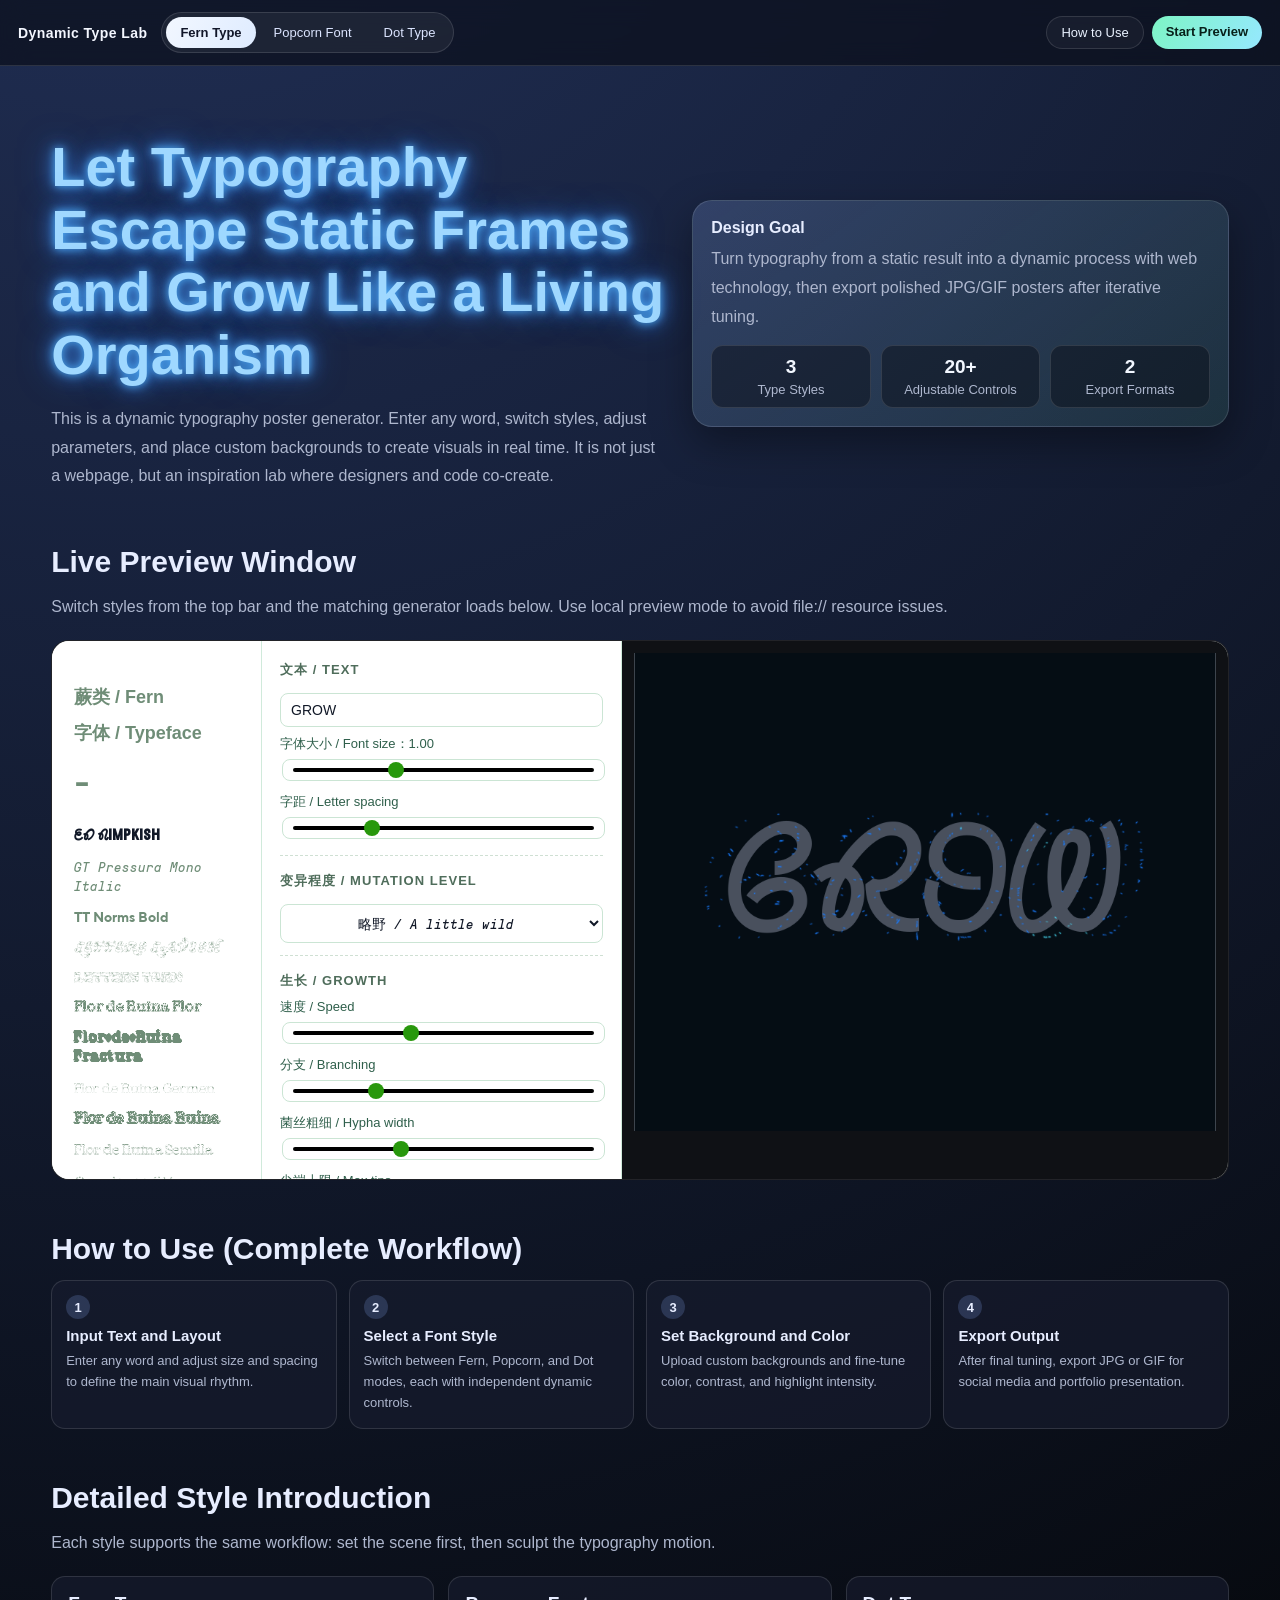
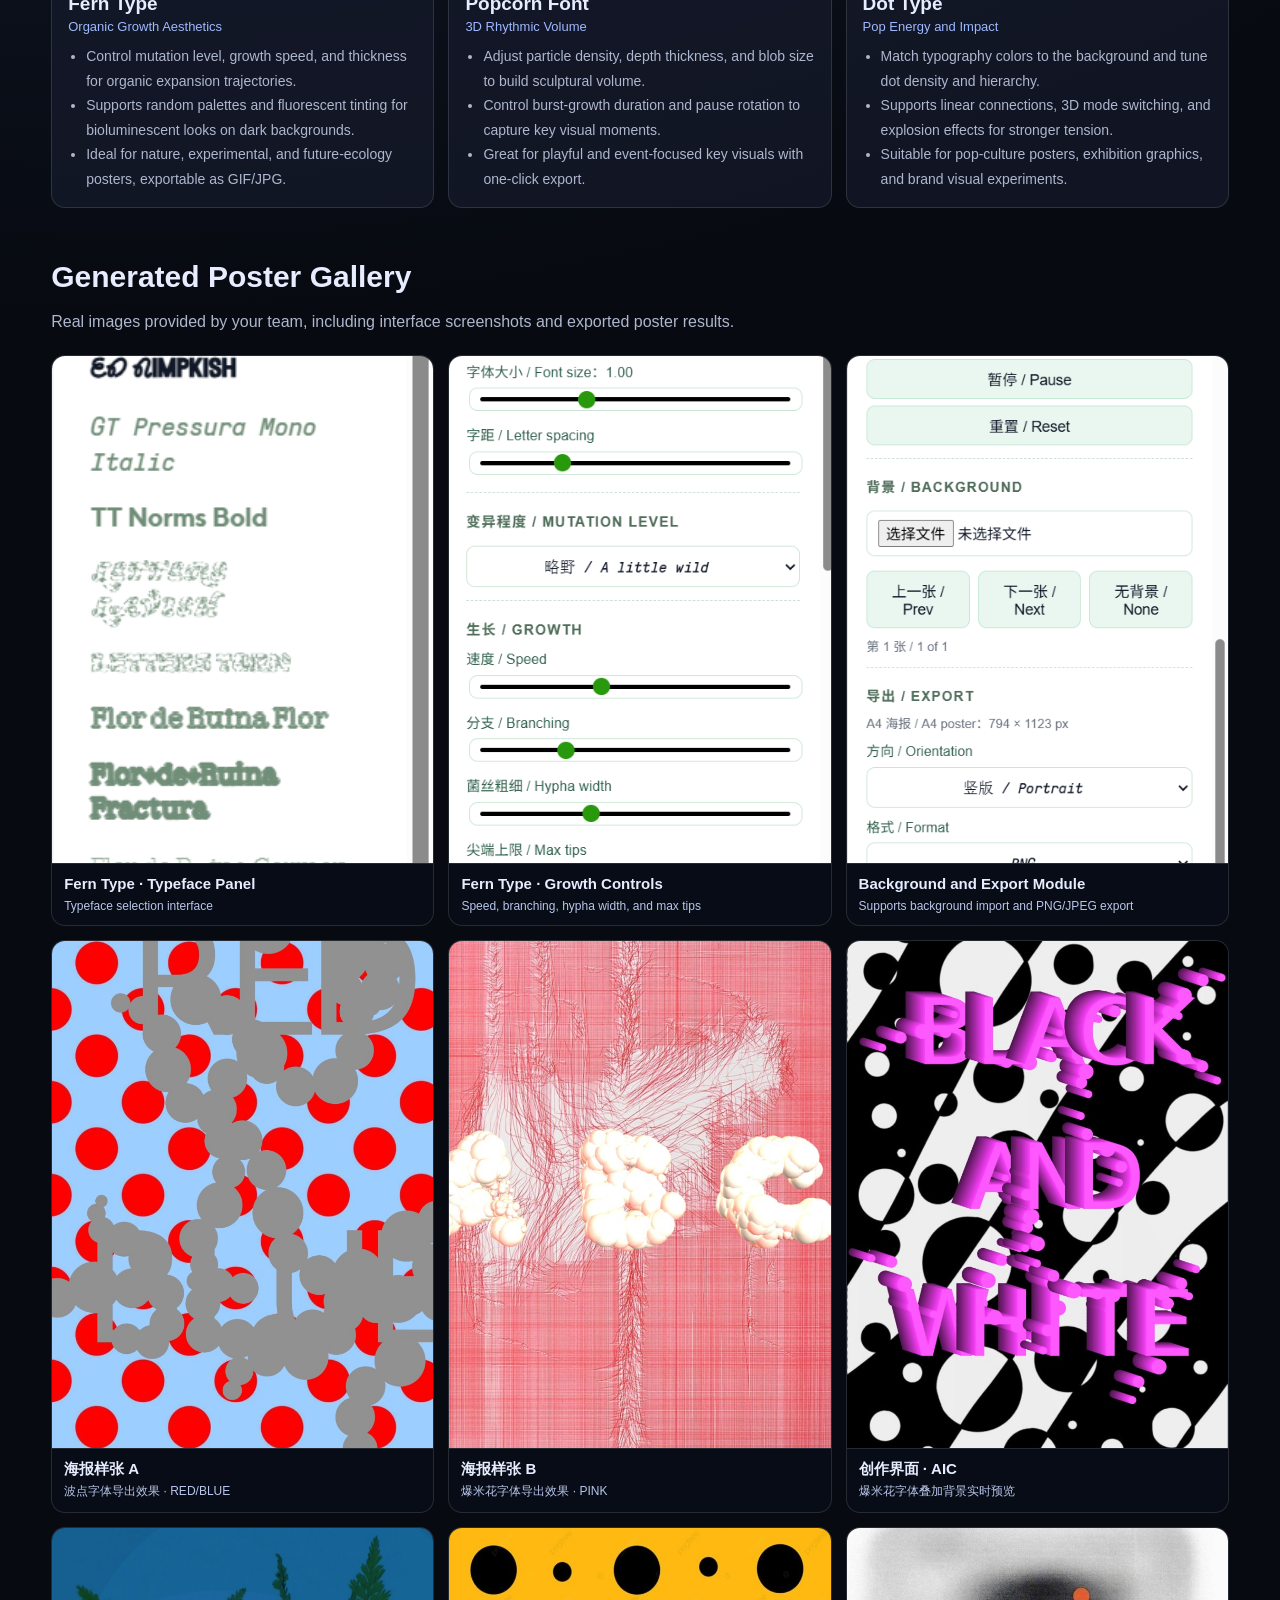
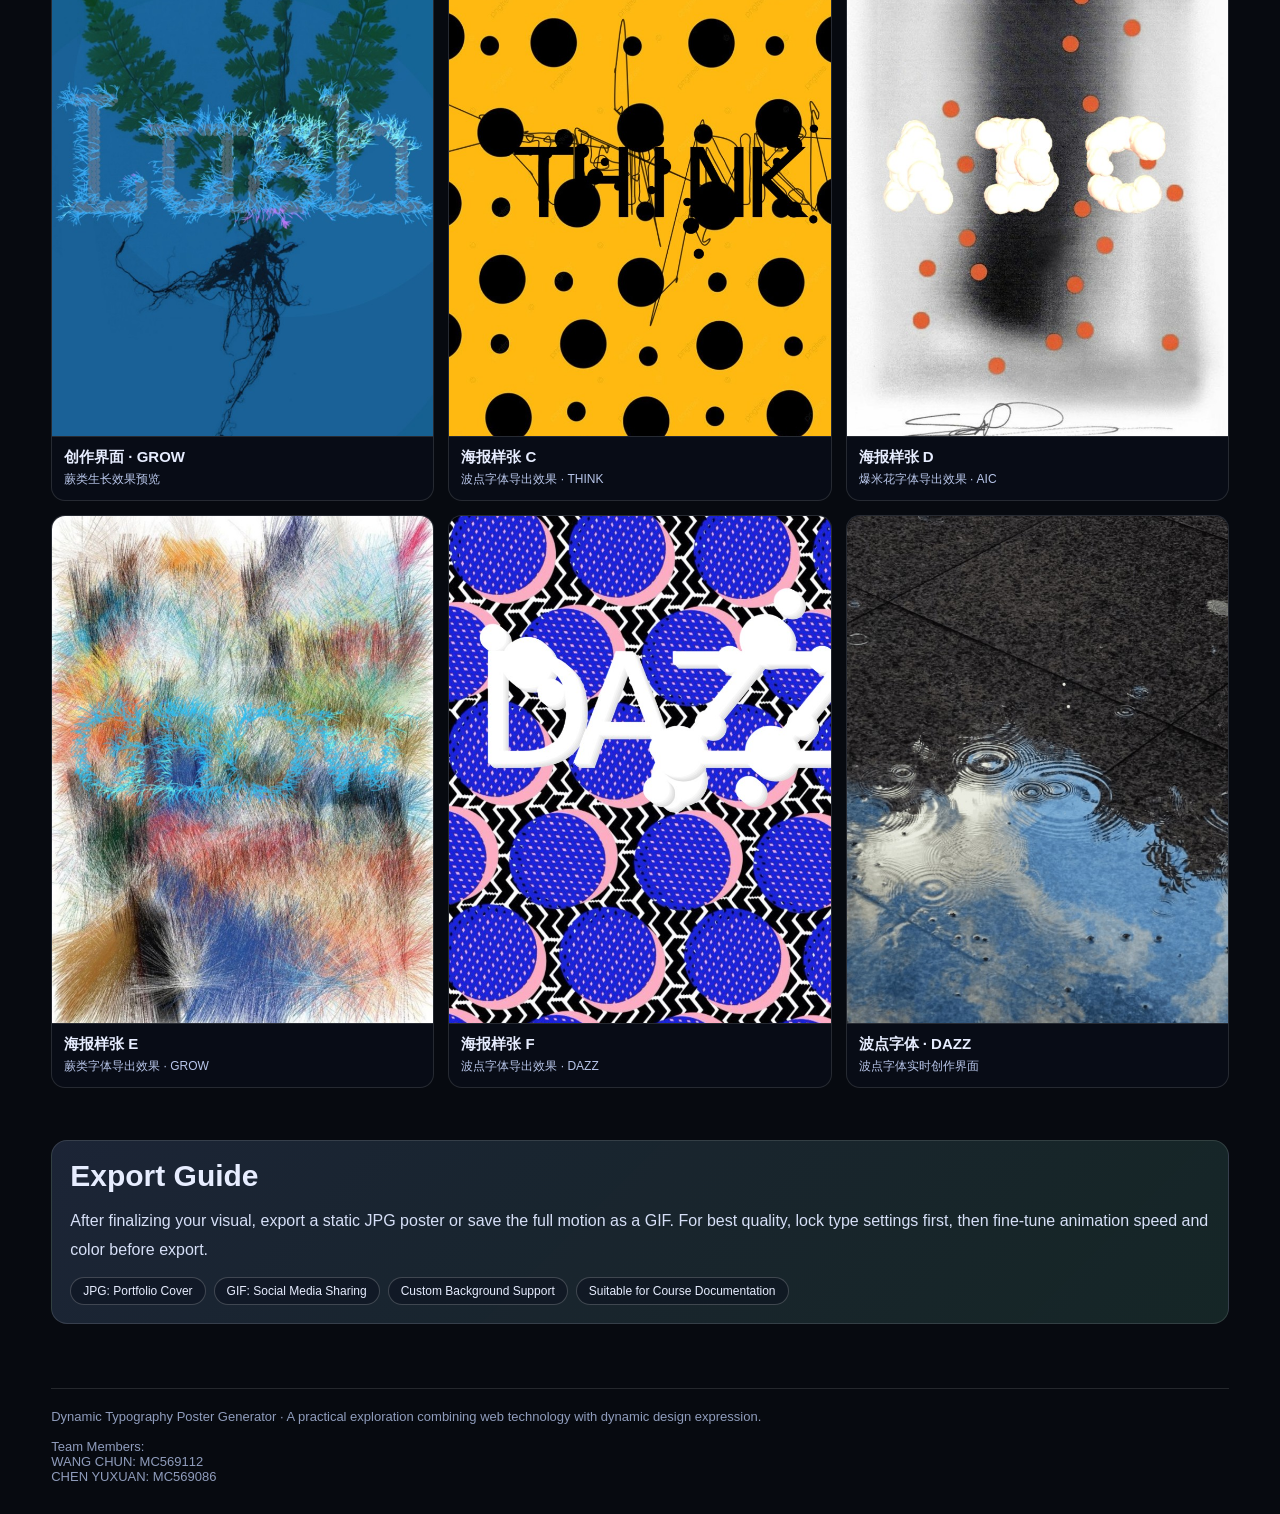
==== commit 2dc32986: "Update site visuals per latest screenshots" ====
--- a/index.html
+++ b/index.html
@@ -110,6 +110,11 @@
       margin: 0 0 18px;
       font-size: clamp(32px, 5vw, 56px);
       line-height: 1.12;
+      color: #9fd8ff;
+      text-shadow:
+        0 0 8px rgba(80, 180, 255, 0.95),
+        0 0 18px rgba(70, 150, 255, 0.85),
+        0 0 34px rgba(40, 120, 255, 0.6);
     }
     .hero p {
       margin: 0;
@@ -436,64 +441,64 @@
         <article class="poster">
           <img src="assets/gallery/c__Users____AppData_Roaming_Cursor_User_workspaceStorage_283b3e4316146873b7c0c40d1c9e3ef6_images_0523c8fbcb21704c252a7f1fb19b2009-9d7dbf4b-1cd4-4d88-b047-c0663200fab7.png" alt="Poster sample red dots on blue" loading="lazy" />
           <div class="label">
-            <h4>Poster Sample A</h4>
-            <p>Dot type export result · RED/BLUE</p>
+            <h4>海报样张 A</h4>
+            <p>波点字体导出效果 · RED/BLUE</p>
           </div>
         </article>
         <article class="poster">
           <img src="assets/gallery/c__Users____AppData_Roaming_Cursor_User_workspaceStorage_283b3e4316146873b7c0c40d1c9e3ef6_images_a3b7bb2f9c4197abf1fd774eaa258813-d1e3f15f-a01d-491a-9dff-8e238dc6bdd2.png" alt="Poster sample pink background" loading="lazy" />
           <div class="label">
-            <h4>Poster Sample B</h4>
-            <p>Popcorn font export result · PINK</p>
-          </div>
-        </article>
-        <article class="poster">
-          <img src="assets/gallery/gallery-new-aic.png?v=20260401-1" alt="Creative interface screenshot AIC example" loading="lazy" />
-          <div class="label">
-            <h4>Creative Interface · AIC</h4>
-            <p>Live preview of popcorn font with layered background</p>
-          </div>
-        </article>
-        <article class="poster">
-          <img src="assets/gallery/gallery-new-grow.png?v=20260401-1" alt="Creative interface screenshot GROW example" loading="lazy" />
-          <div class="label">
-            <h4>Creative Interface · GROW</h4>
-            <p>Fern growth effect preview</p>
+            <h4>海报样张 B</h4>
+            <p>爆米花字体导出效果 · PINK</p>
+          </div>
+        </article>
+        <article class="poster">
+          <img src="assets/gallery/gallery-new-aic.png?v=20260401-2" alt="Creative interface screenshot AIC example" loading="lazy" />
+          <div class="label">
+            <h4>创作界面 · AIC</h4>
+            <p>爆米花字体叠加背景实时预览</p>
+          </div>
+        </article>
+        <article class="poster">
+          <img src="assets/gallery/gallery-new-grow.png?v=20260401-2" alt="Creative interface screenshot GROW example" loading="lazy" />
+          <div class="label">
+            <h4>创作界面 · GROW</h4>
+            <p>蕨类生长效果预览</p>
           </div>
         </article>
         <article class="poster">
           <img src="assets/gallery/c__Users____AppData_Roaming_Cursor_User_workspaceStorage_283b3e4316146873b7c0c40d1c9e3ef6_images_8f7b266f37e2ae2b406540b25ccbb711-6c7daae2-5886-412d-9455-14fbab361abe.png" alt="Poster sample yellow background black dots" loading="lazy" />
           <div class="label">
-            <h4>Poster Sample C</h4>
-            <p>Dot type export result · THINK</p>
+            <h4>海报样张 C</h4>
+            <p>波点字体导出效果 · THINK</p>
           </div>
         </article>
         <article class="poster">
           <img src="assets/gallery/c__Users____AppData_Roaming_Cursor_User_workspaceStorage_283b3e4316146873b7c0c40d1c9e3ef6_images_74ca0c047b29ad5ffeb4c5c0bcfdb66d-66dba9b5-579b-4f4b-ba26-a7b05d8e419e.png" alt="Poster sample AIC grayscale background" loading="lazy" />
           <div class="label">
-            <h4>Poster Sample D</h4>
-            <p>Popcorn font export result · AIC</p>
+            <h4>海报样张 D</h4>
+            <p>爆米花字体导出效果 · AIC</p>
           </div>
         </article>
         <article class="poster">
           <img src="assets/gallery/c__Users____AppData_Roaming_Cursor_User_workspaceStorage_283b3e4316146873b7c0c40d1c9e3ef6_images_be12fd8d308293a68924dfcfef86d3f5-4a6d3846-e227-4245-8489-78540e20b130.png" alt="Poster sample GROW colorful texture" loading="lazy" />
           <div class="label">
-            <h4>Poster Sample E</h4>
-            <p>Fern type export result · GROW</p>
+            <h4>海报样张 E</h4>
+            <p>蕨类字体导出效果 · GROW</p>
           </div>
         </article>
         <article class="poster">
           <img src="assets/gallery/c__Users____AppData_Roaming_Cursor_User_workspaceStorage_283b3e4316146873b7c0c40d1c9e3ef6_images_a9dc67df0c2f2aa646c1614c33de609e-b7113aec-a3f3-4e6a-8c4e-e67a89eeaba2.png" alt="Poster sample DAZZ" loading="lazy" />
           <div class="label">
-            <h4>Poster Sample F</h4>
-            <p>Dot type export result · DAZZ</p>
-          </div>
-        </article>
-        <article class="poster">
-          <img src="assets/gallery/gallery-new-dazz.png?v=20260401-1" alt="Dot type creation interface DAZZ" loading="lazy" />
-          <div class="label">
-            <h4>Dot Type · DAZZ</h4>
-            <p>Dot Type live creation interface screenshot</p>
+            <h4>海报样张 F</h4>
+            <p>波点字体导出效果 · DAZZ</p>
+          </div>
+        </article>
+        <article class="poster">
+          <img src="assets/gallery/gallery-new-dazz.png?v=20260401-2" alt="Dot type creation interface DAZZ" loading="lazy" />
+          <div class="label">
+            <h4>波点字体 · DAZZ</h4>
+            <p>波点字体实时创作界面</p>
           </div>
         </article>
       </div>
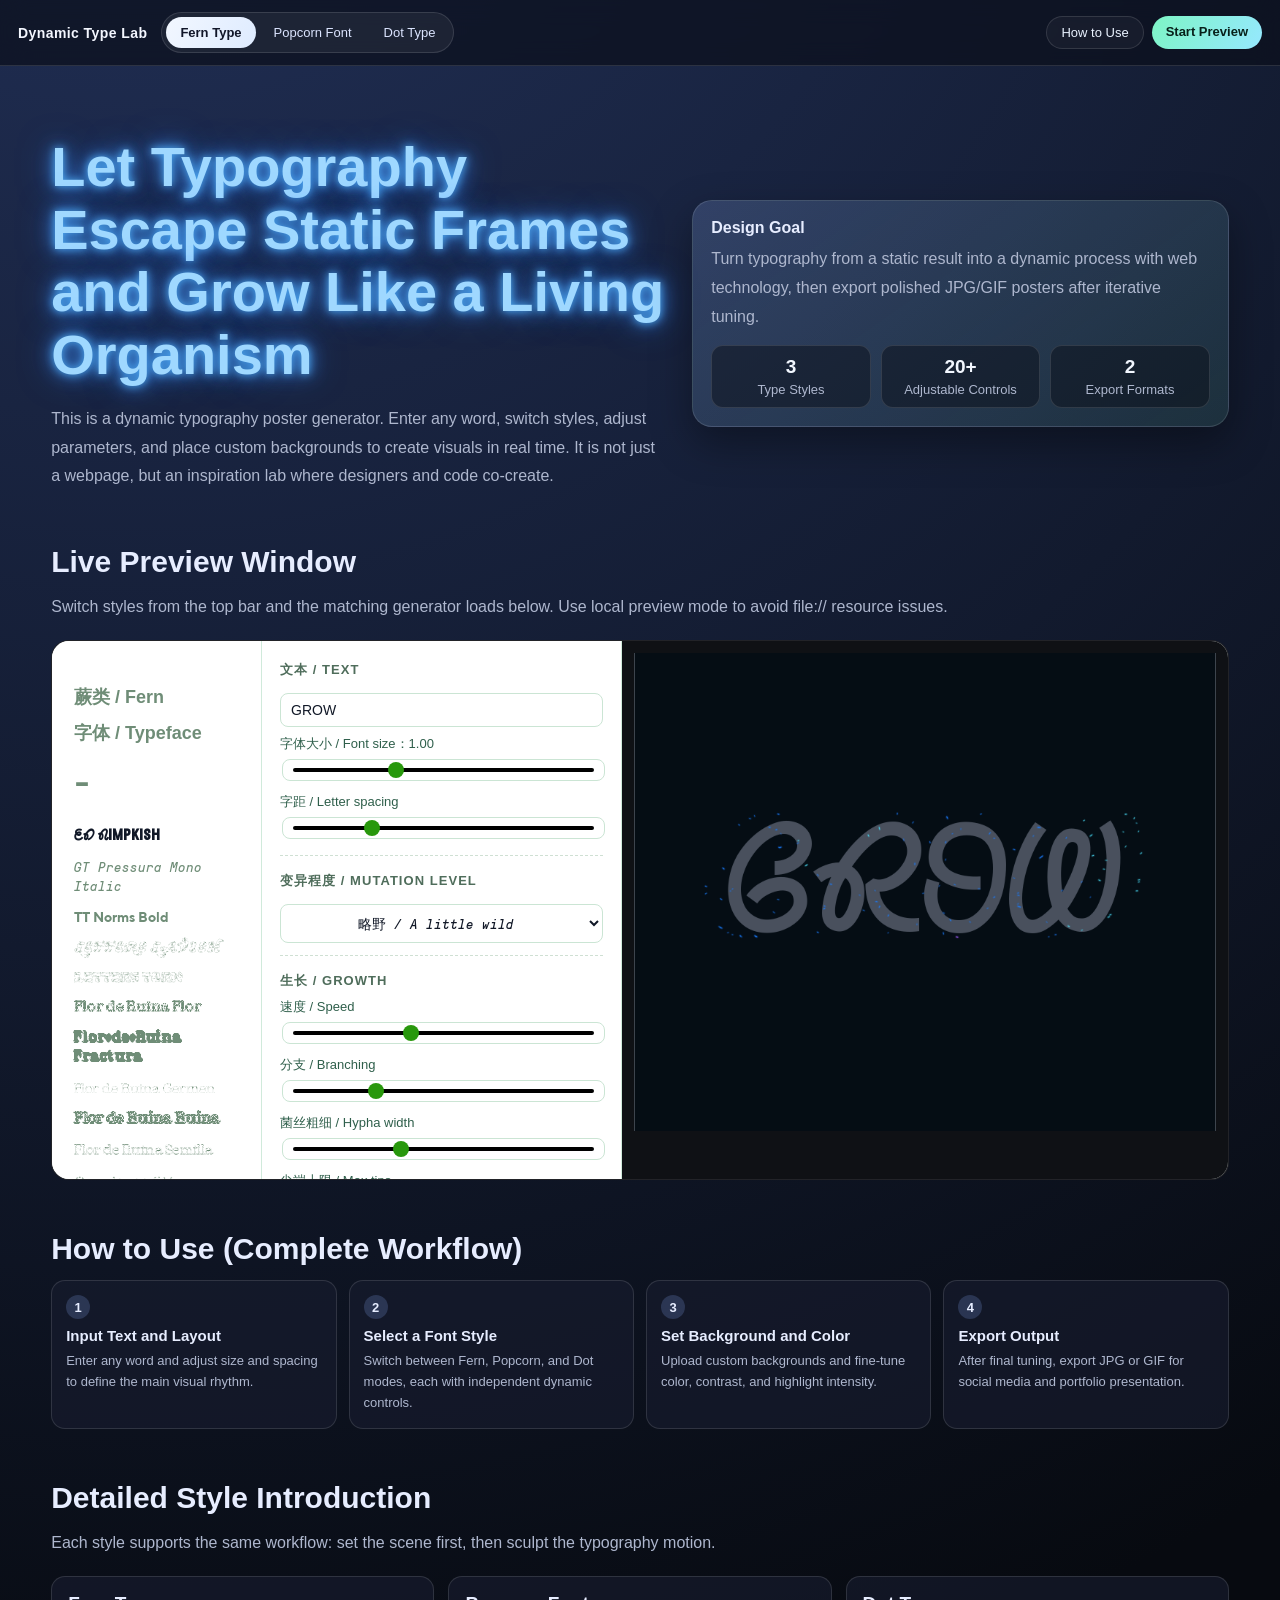
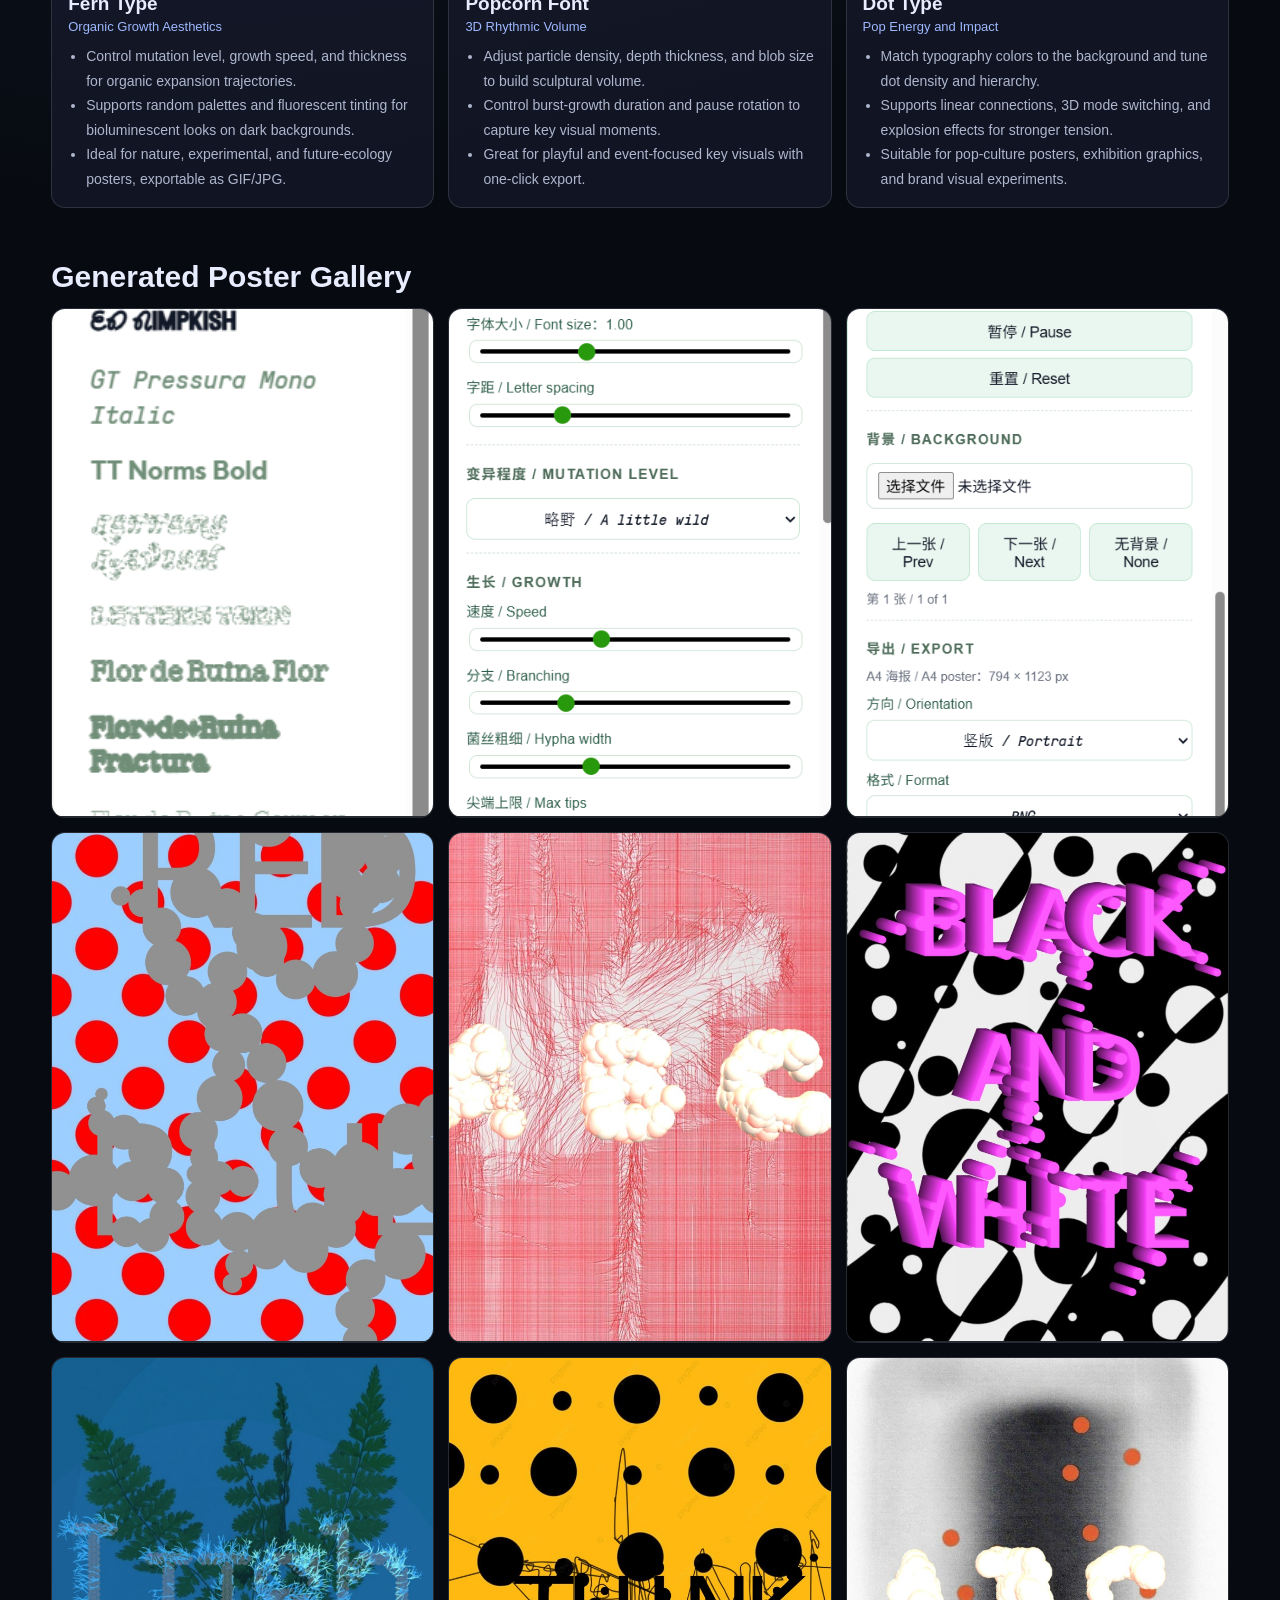
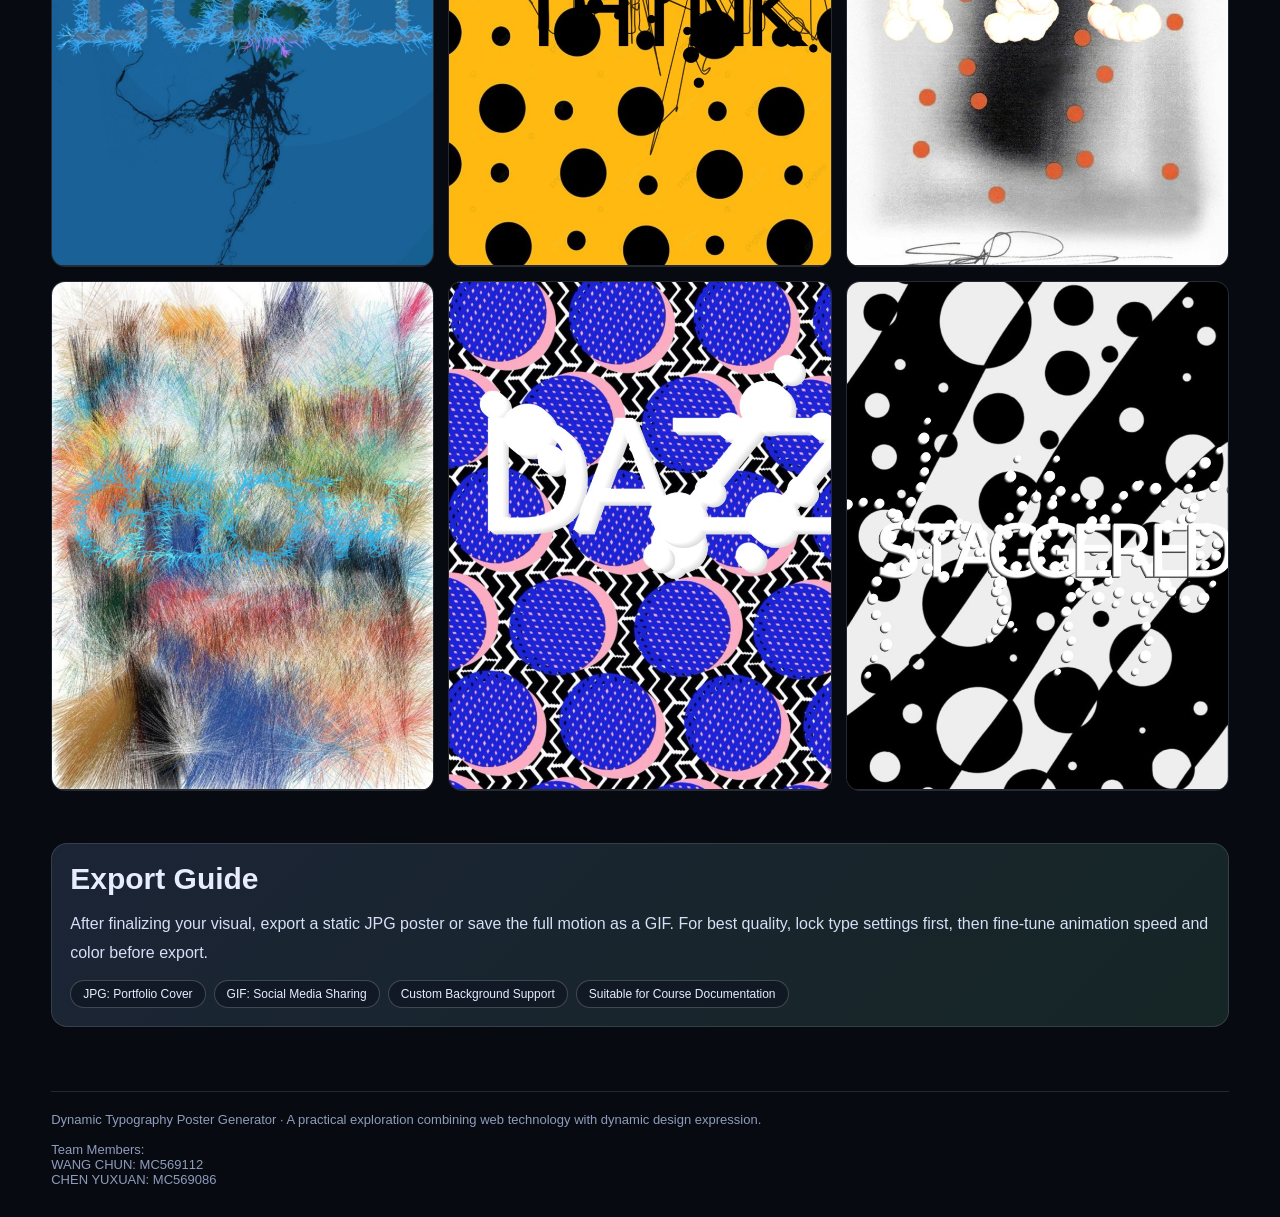
==== commit fc10eb2d: "Remove Generated Poster Gallery captions and subtitle; bump gallery asset cache Made-with: Cursor  #" ====
--- a/index.html
+++ b/index.html
@@ -415,91 +415,42 @@
 
     <section>
       <h2>Generated Poster Gallery</h2>
-      <p class="subtitle">Real images provided by your team, including interface screenshots and exported poster results.</p>
       <div class="posters">
         <article class="poster">
-          <img src="assets/gallery/c__Users____AppData_Roaming_Cursor_User_workspaceStorage_283b3e4316146873b7c0c40d1c9e3ef6_images_588ccd5e0c032b459ac14dc6edbb5e39-4e5323fc-a02a-4df3-b46a-c95545437c27.png" alt="Fern type interface screenshot 1" loading="lazy" />
-          <div class="label">
-            <h4>Fern Type · Typeface Panel</h4>
-            <p>Typeface selection interface</p>
-          </div>
-        </article>
-        <article class="poster">
-          <img src="assets/gallery/c__Users____AppData_Roaming_Cursor_User_workspaceStorage_283b3e4316146873b7c0c40d1c9e3ef6_images_81e70996817e2d2b37be144c7d0ee6eb-46a0be03-b493-4d83-82ad-4597601041f9.png" alt="Fern type parameter screenshot" loading="lazy" />
-          <div class="label">
-            <h4>Fern Type · Growth Controls</h4>
-            <p>Speed, branching, hypha width, and max tips</p>
-          </div>
-        </article>
-        <article class="poster">
-          <img src="assets/gallery/c__Users____AppData_Roaming_Cursor_User_workspaceStorage_283b3e4316146873b7c0c40d1c9e3ef6_images_366f7f73c98ddcbb5b693c4367a1a8e5-1530a7f0-4c83-4836-8903-17f40b631798.png" alt="Background and export settings screenshot" loading="lazy" />
-          <div class="label">
-            <h4>Background and Export Module</h4>
-            <p>Supports background import and PNG/JPEG export</p>
-          </div>
-        </article>
-        <article class="poster">
-          <img src="assets/gallery/c__Users____AppData_Roaming_Cursor_User_workspaceStorage_283b3e4316146873b7c0c40d1c9e3ef6_images_0523c8fbcb21704c252a7f1fb19b2009-9d7dbf4b-1cd4-4d88-b047-c0663200fab7.png" alt="Poster sample red dots on blue" loading="lazy" />
-          <div class="label">
-            <h4>海报样张 A</h4>
-            <p>波点字体导出效果 · RED/BLUE</p>
-          </div>
-        </article>
-        <article class="poster">
-          <img src="assets/gallery/c__Users____AppData_Roaming_Cursor_User_workspaceStorage_283b3e4316146873b7c0c40d1c9e3ef6_images_a3b7bb2f9c4197abf1fd774eaa258813-d1e3f15f-a01d-491a-9dff-8e238dc6bdd2.png" alt="Poster sample pink background" loading="lazy" />
-          <div class="label">
-            <h4>海报样张 B</h4>
-            <p>爆米花字体导出效果 · PINK</p>
-          </div>
-        </article>
-        <article class="poster">
-          <img src="assets/gallery/gallery-new-aic.png?v=20260401-2" alt="Creative interface screenshot AIC example" loading="lazy" />
-          <div class="label">
-            <h4>创作界面 · AIC</h4>
-            <p>爆米花字体叠加背景实时预览</p>
-          </div>
-        </article>
-        <article class="poster">
-          <img src="assets/gallery/gallery-new-grow.png?v=20260401-2" alt="Creative interface screenshot GROW example" loading="lazy" />
-          <div class="label">
-            <h4>创作界面 · GROW</h4>
-            <p>蕨类生长效果预览</p>
-          </div>
-        </article>
-        <article class="poster">
-          <img src="assets/gallery/c__Users____AppData_Roaming_Cursor_User_workspaceStorage_283b3e4316146873b7c0c40d1c9e3ef6_images_8f7b266f37e2ae2b406540b25ccbb711-6c7daae2-5886-412d-9455-14fbab361abe.png" alt="Poster sample yellow background black dots" loading="lazy" />
-          <div class="label">
-            <h4>海报样张 C</h4>
-            <p>波点字体导出效果 · THINK</p>
-          </div>
-        </article>
-        <article class="poster">
-          <img src="assets/gallery/c__Users____AppData_Roaming_Cursor_User_workspaceStorage_283b3e4316146873b7c0c40d1c9e3ef6_images_74ca0c047b29ad5ffeb4c5c0bcfdb66d-66dba9b5-579b-4f4b-ba26-a7b05d8e419e.png" alt="Poster sample AIC grayscale background" loading="lazy" />
-          <div class="label">
-            <h4>海报样张 D</h4>
-            <p>爆米花字体导出效果 · AIC</p>
-          </div>
-        </article>
-        <article class="poster">
-          <img src="assets/gallery/c__Users____AppData_Roaming_Cursor_User_workspaceStorage_283b3e4316146873b7c0c40d1c9e3ef6_images_be12fd8d308293a68924dfcfef86d3f5-4a6d3846-e227-4245-8489-78540e20b130.png" alt="Poster sample GROW colorful texture" loading="lazy" />
-          <div class="label">
-            <h4>海报样张 E</h4>
-            <p>蕨类字体导出效果 · GROW</p>
-          </div>
-        </article>
-        <article class="poster">
-          <img src="assets/gallery/c__Users____AppData_Roaming_Cursor_User_workspaceStorage_283b3e4316146873b7c0c40d1c9e3ef6_images_a9dc67df0c2f2aa646c1614c33de609e-b7113aec-a3f3-4e6a-8c4e-e67a89eeaba2.png" alt="Poster sample DAZZ" loading="lazy" />
-          <div class="label">
-            <h4>海报样张 F</h4>
-            <p>波点字体导出效果 · DAZZ</p>
-          </div>
-        </article>
-        <article class="poster">
-          <img src="assets/gallery/gallery-new-dazz.png?v=20260401-2" alt="Dot type creation interface DAZZ" loading="lazy" />
-          <div class="label">
-            <h4>波点字体 · DAZZ</h4>
-            <p>波点字体实时创作界面</p>
-          </div>
+          <img src="assets/gallery/c__Users____AppData_Roaming_Cursor_User_workspaceStorage_283b3e4316146873b7c0c40d1c9e3ef6_images_588ccd5e0c032b459ac14dc6edbb5e39-4e5323fc-a02a-4df3-b46a-c95545437c27.png" alt="" loading="lazy" />
+        </article>
+        <article class="poster">
+          <img src="assets/gallery/c__Users____AppData_Roaming_Cursor_User_workspaceStorage_283b3e4316146873b7c0c40d1c9e3ef6_images_81e70996817e2d2b37be144c7d0ee6eb-46a0be03-b493-4d83-82ad-4597601041f9.png" alt="" loading="lazy" />
+        </article>
+        <article class="poster">
+          <img src="assets/gallery/c__Users____AppData_Roaming_Cursor_User_workspaceStorage_283b3e4316146873b7c0c40d1c9e3ef6_images_366f7f73c98ddcbb5b693c4367a1a8e5-1530a7f0-4c83-4836-8903-17f40b631798.png" alt="" loading="lazy" />
+        </article>
+        <article class="poster">
+          <img src="assets/gallery/c__Users____AppData_Roaming_Cursor_User_workspaceStorage_283b3e4316146873b7c0c40d1c9e3ef6_images_0523c8fbcb21704c252a7f1fb19b2009-9d7dbf4b-1cd4-4d88-b047-c0663200fab7.png" alt="" loading="lazy" />
+        </article>
+        <article class="poster">
+          <img src="assets/gallery/c__Users____AppData_Roaming_Cursor_User_workspaceStorage_283b3e4316146873b7c0c40d1c9e3ef6_images_a3b7bb2f9c4197abf1fd774eaa258813-d1e3f15f-a01d-491a-9dff-8e238dc6bdd2.png" alt="" loading="lazy" />
+        </article>
+        <article class="poster">
+          <img src="assets/gallery/gallery-new-aic.png?v=20260401-4" alt="" loading="lazy" />
+        </article>
+        <article class="poster">
+          <img src="assets/gallery/gallery-new-grow.png?v=20260401-4" alt="" loading="lazy" />
+        </article>
+        <article class="poster">
+          <img src="assets/gallery/c__Users____AppData_Roaming_Cursor_User_workspaceStorage_283b3e4316146873b7c0c40d1c9e3ef6_images_8f7b266f37e2ae2b406540b25ccbb711-6c7daae2-5886-412d-9455-14fbab361abe.png" alt="" loading="lazy" />
+        </article>
+        <article class="poster">
+          <img src="assets/gallery/c__Users____AppData_Roaming_Cursor_User_workspaceStorage_283b3e4316146873b7c0c40d1c9e3ef6_images_74ca0c047b29ad5ffeb4c5c0bcfdb66d-66dba9b5-579b-4f4b-ba26-a7b05d8e419e.png" alt="" loading="lazy" />
+        </article>
+        <article class="poster">
+          <img src="assets/gallery/c__Users____AppData_Roaming_Cursor_User_workspaceStorage_283b3e4316146873b7c0c40d1c9e3ef6_images_be12fd8d308293a68924dfcfef86d3f5-4a6d3846-e227-4245-8489-78540e20b130.png" alt="" loading="lazy" />
+        </article>
+        <article class="poster">
+          <img src="assets/gallery/c__Users____AppData_Roaming_Cursor_User_workspaceStorage_283b3e4316146873b7c0c40d1c9e3ef6_images_a9dc67df0c2f2aa646c1614c33de609e-b7113aec-a3f3-4e6a-8c4e-e67a89eeaba2.png" alt="" loading="lazy" />
+        </article>
+        <article class="poster">
+          <img src="assets/gallery/gallery-new-dazz.png?v=20260401-4" alt="" loading="lazy" />
         </article>
       </div>
     </section>
